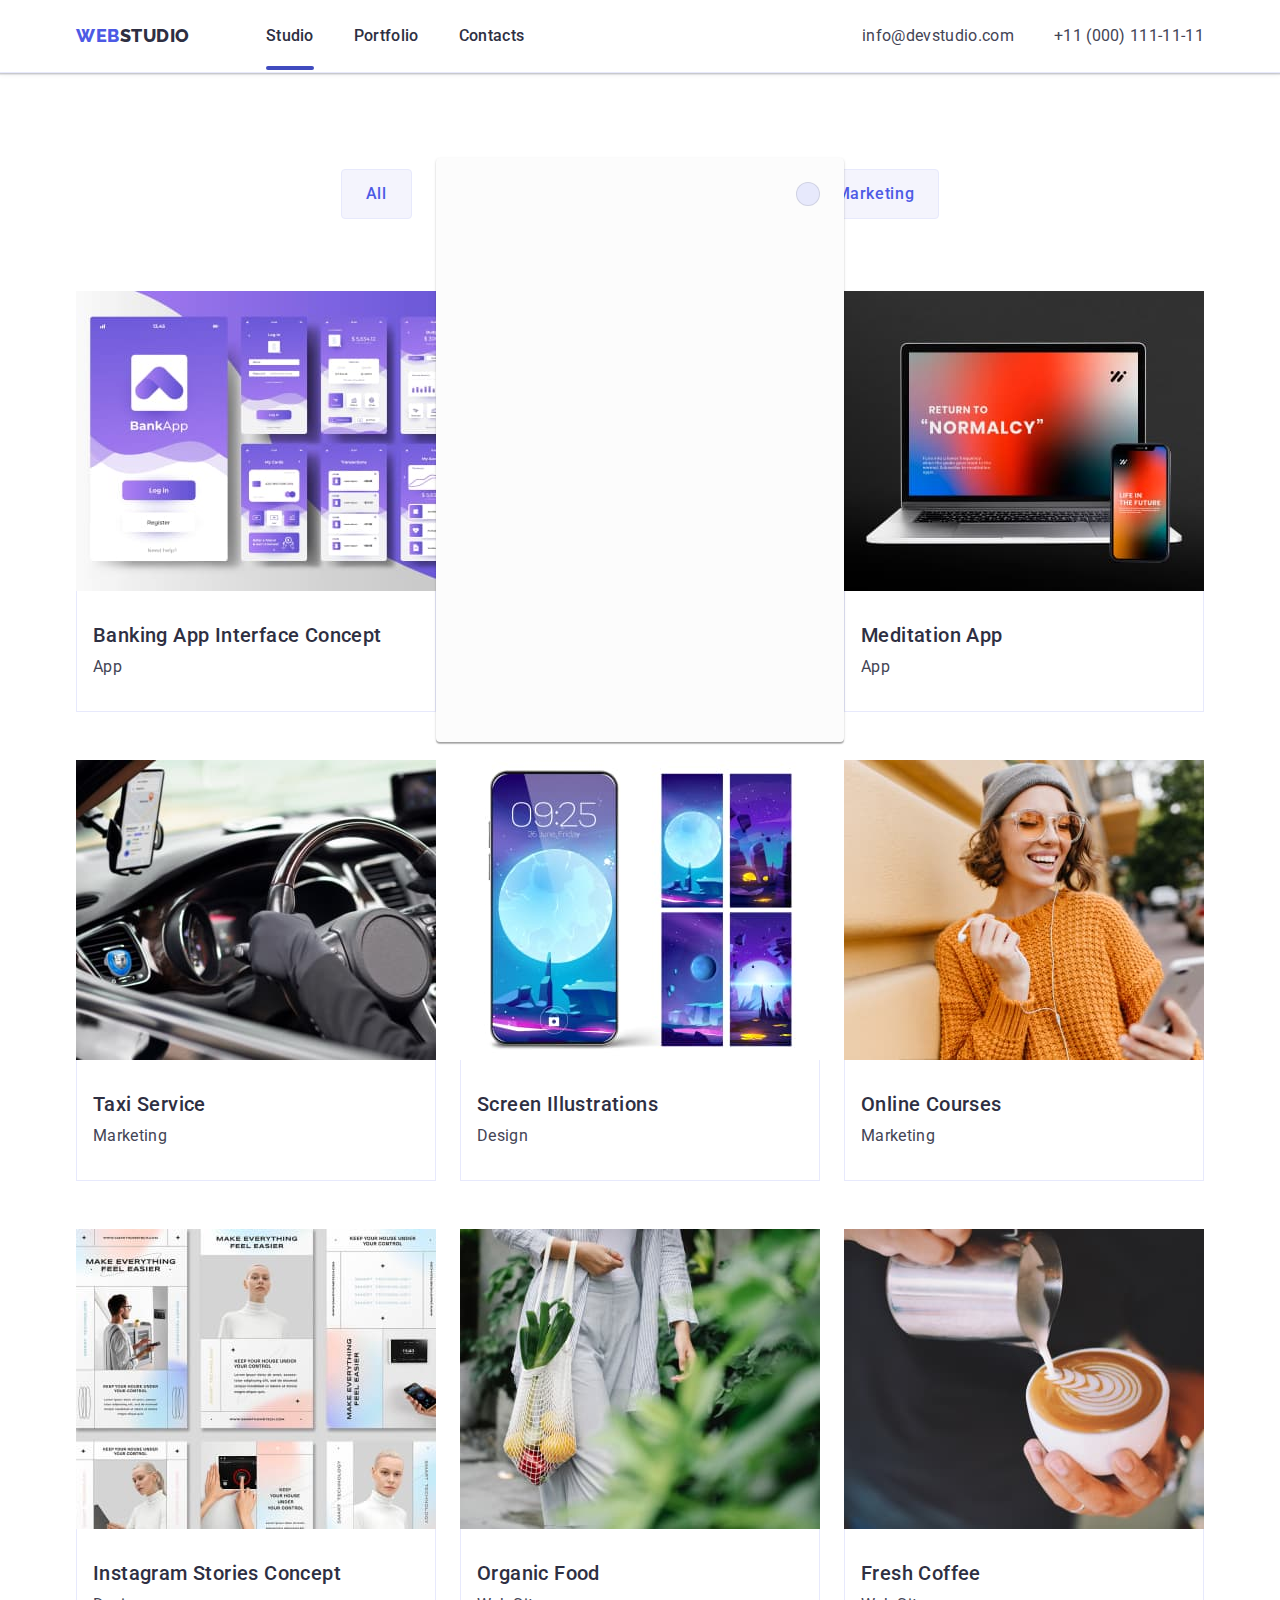
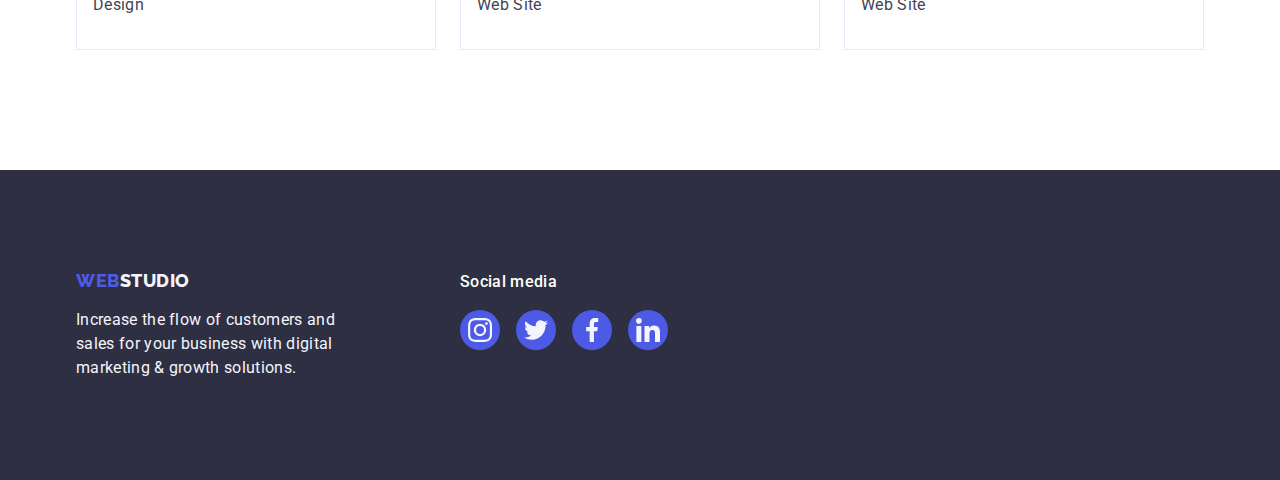
==== portfolio.html @ 9c7850eb "transitions + modal edits" ====
<!DOCTYPE html>
<html lang="en">
  <head>
    <link
    rel="stylesheet"
    href="https://cdnjs.cloudflare.com/ajax/libs/modern-normalize/1.0.0/modern-normalize.min.css"
  />
    <meta charset="UTF-8" />
    <meta http-equiv="X-UA-Compatible" content="IE=edge" />
    <meta name="viewport" content="width=device-width, initial-scale=1.0" />
    <title>Portfolio</title>
    <link rel="stylesheet" href="./css/styles.css" />
    <link rel="preconnect" href="https://fonts.googleapis.com" />
    <link rel="preconnect" href="https://fonts.gstatic.com" crossorigin />
    <link
      href="https://fonts.googleapis.com/css2?family=Raleway:wght@800&family=Roboto:wght@400;500;700;900&display=swap"
      rel="stylesheet"
    />
  </head>
  <body>
    <header class="header">
      <div class="header-container container">
      <nav class="header-navigation">
        <a class="webstudio-header logo" href="./index.html" target="_self" >
          Web<span class="studio">Studio</span>
        </a>
        <ul class="header-list list">
          <li class="header-item"><a class="nav-list link is-active" href="./index.html" target="_self" >Studio</a></li>
          <li class="header-item">
            <a class="nav-list link" href="./portfolio.html" target="_self" >Portfolio</a>
          </li>
          <li class="header-item"><a class="nav-list link" href="" target="_self" >Contacts</a></li>
        </ul>
      </nav>
      <address class="address">
        <ul class="address-list list">
          <li class="address-item">
            <a class="address-contact link" href="mailto:info@devstudio.com"
              >info@devstudio.com</a
            >
          </li>
          <li class="address-item">
            <a class="address-contact link" href="tel:+110001111111"
              >+11 (000) 111-11-11</a
            >
          </li>
        </ul>
      </address>
    </div>
    </header>
    <main>
      <!-- Filter Buttons -->
      <section class="filters">
        <div class="filters-container container">
          <h1 class="visually-hidden">Portfolio</h1>
        <ul class="filters-list list">
          <li>
            <button class="filter-button" type="button">All</button>
          </li>
          <li>
            <button class="filter-button" type="button">Web Site</button>
          </li>
          <li>
            <button class="filter-button" type="button">App</button>
          </li>
          <li>
            <button class="filter-button" type="button">Design</button>
          </li>
          <li>
            <button class="filter-button" type="button">Marketing</button>
          </li>
        </ul>
        <!-- Projects -->
        <ul class="projects-list list">
          <li class="projects-item">
            <a class="link project-link" href=""
              ><img
                src="./images/img8.jpg"
                alt="Banking App
        Interface Concept"
                width="360"
              />
              <div class="project-card-container"><h2 class="project-title">Banking App Interface Concept</h2>
              <p class="project-description">App</p></div></a
            >
          </li>
          <li class="projects-item">
            <a class="link project-link" href=""
              ><img
                src="./images/img9.jpg"
                alt="Cashless Payment"
                width="360"
              />
              <div class="project-card-container"><h2 class="project-title">Cashless Payment</h2>
              <p class="project-description">Marketing</p></div></a
            >
          </li>
          <li class="projects-item">
            <a class="link project-link" href=""
              ><img src="./images/img10.jpg" alt="Meditation App" width="360" />
              <div class="project-card-container"><h2 class="project-title">Meditation App</h2>
              <p class="project-description">App</p></div></a
            >
          </li>
          <li class="projects-item">
            <a class="link project-link" href=""
              ><img src="./images/img11.jpg" alt="Taxi Service" width="360" />
              <div class="project-card-container"><h2 class="project-title">Taxi Service</h2>
              <p class="project-description">Marketing</p></div></a
            >
          </li>
          <li class="projects-item">
            <a class="link project-link" href="">
              <img
                src="./images/img12.jpg"
                alt="Screen
        illustrations"
                width="360"
              />
              <div class="project-card-container"><h2 class="project-title">Screen Illustrations</h2>
              <p class="project-description">Design</p></div></a
            >
          </li>
          <li class="projects-item">
            <a class="link project-link" href=""
              ><img src="./images/img13.jpg" alt="Online Courses" width="360" />
              <div class="project-card-container"><h2 class="project-title">Online Courses</h2>
              <p class="project-description">Marketing</p></div></a
            >
          </li>
          <li class="projects-item">
            <a class="link project-link" href="">
              <img
                src="./images/img14.jpg"
                alt="Instagram
        Stories Concept"
                width="360"
              />
              <div class="project-card-container"><h2 class="project-title">Instagram Stories Concept</h2>
              <p class="project-description">Design</p></div></a
            >
          </li>
          <li class="projects-item">
            <a class="link project-link" href=""
              ><img src="./images/img15.jpg" alt="Organic Food" width="360" />
              <div class="project-card-container"><h2 class="project-title">Organic Food</h2>
              <p class="project-description">Web Site</p></div></a
            >
          </li>
          <li class="projects-item">
            <a class="link project-link" href=""
              ><img src="./images/img16.jpg" alt="Fresh Coffee" width="360" />
              <div class="project-card-container"><h2 class="project-title">Fresh Coffee</h2>
              <p class="project-description">Web Site</p></div></a
            >
          </li>
        </ul>
      </div>
      </section>
    </main>
    <!-- Footer -->
    <footer class="footer">
      <div class="footer-container">
        <div class="footer-left-part">
        <a class="logotype-footer" href="./index.html">
          Web<span class="webstudio-footer">Studio</span>
        </a>
        <p class="footer-description">
          Increase the flow of customers and sales for your business with digital
          marketing & growth solutions.
        </p></div>
        <div class="footer-right-part">
          <p class="footer-social-text">Social media</p>
          <ul class="footer-social-list">
            <li class="footer-social-item">
              <a class="footer-social-link" href="">
                <svg class="footer-icon" width="24" height="24">
                  <use href="./images/icons.svg#instagram"></use>
                </svg>
              </a>
            </li>
            <li class="footer-social-item">
              <a class="footer-social-link" href="">
                <svg class="footer-icon" width="24" height="24">
                  <use href="./images/icons.svg#twitter"></use>
                </svg>
              </a>
            </li>
            <li class="footer-social-item">
              <a class="footer-social-link" href="">
                <svg class="footer-icon" width="24" height="24">
                  <use href="./images/icons.svg#facebook"></use>
                </svg>
              </a>
            </li>
            <li class="footer-social-item">
              <a class="footer-social-link" href="">
                <svg class="footer-icon" width="24" height="24">
                  <use href="./images/icons.svg#linkedin"></use>
                </svg>
              </a>
            </li>
          </ul>
        </div>
      </div>
    </footer>
    <div data-modal class="overlay is-hidden">
      <div class="modal">
        <button data-modal-close class="modal-close-button" type="button">
          <svg class="close-icon" width="8" height="8">
            <use href="./images/icons.svg#icon-close"></use>
          </svg>
        </button>
      </div>
    </div>
    <script src="./js/modal.js"></script>
  </body>
</html>
---- css/styles.css ----
:root {
  --basic-color: #2e2f42;
  --additional-color: #4d5ae5;
  --white-color: #ffffff;
  --text-color: #434455;
  --cloud-color: #f4f4fd;
  --button-color: #404bbf;
  --accent-color: #e7e9fc;
  --transition: 250ms cubic-bezier(0.4, 0, 0.2, 1);
}

body {
  font-family: "Roboto", sans-serif;
  color: #434455;
  letter-spacing: 0.02em;
  background: var(--white-color);
}
img {
  display: block;
}
/* Header */
.webstudio-header.logo {
  font-family: "Raleway", sans-serif;
  font-weight: 800;
  font-size: 18px;
  line-height: 1.17;
  color: var(--additional-color);
  letter-spacing: 0.03em;
  align-items: center;
  text-transform: uppercase;
  text-decoration: none;
}
.studio {
  font-family: "Raleway", sans-serif;
  font-weight: 800;
  font-size: 18px;
  line-height: 1.2;
  color: var(--basic-color);
  align-items: center;
  text-transform: uppercase;
}
.link {
  text-decoration: none;
}
.list {
  list-style-type: none;
}
.header {
  box-shadow: 0px 2px 1px rgba(46, 47, 66, 0.08),
    0px 1px 1px rgba(46, 47, 66, 0.16), 0px 1px 6px rgba(46, 47, 66, 0.08);
}
/* Header Navigation */
.nav-list.link {
  font-weight: 500;
  font-size: 16px;
  line-height: 1.5;
  color: var(--basic-color);
}
.nav-list.link:hover,
.nav-list.link:focus {
  color: var(--button-color);
  text-decoration-line: underline;
  text-decoration-color: var(--button-color);
}
/* Address */
.address {
  font-style: normal;
  line-height: 1.5;
  margin-left: auto;
}
.adress.list {
  list-style: none;
  padding: 0;
}
.address-contact {
  font-style: normal;
  font-weight: 400;
  font-size: 16px;
  line-height: 1.5;
  color: var(--text-color);
  text-decoration: none;
}
.address-contact.link:hover,
.address-contact.link:focus {
  color: var(--button-color);
}
.is-active {
  position: relative;
  color: #404bbf;
}

.is-active::after {
  content: "";
  position: absolute;
  bottom: 0;
  right: 0;
  width: 100%;
  height: 4px;
  background-color: #404bbf;
  border-radius: 2px;
  bottom: -1px;
}
/* Hero */
.hero {
  background: var(--basic-color);
  text-align: center;
  max-width: 1440px;
  margin-left: auto;
  margin-right: auto;
  background-image: linear-gradient(
      rgba(46, 47, 66, 0.7),
      rgba(46, 47, 66, 0.7)
    ),
    url(../images/people-office.jpg);
  background-repeat: no-repeat;
  background-position: center;
  background-size: cover;
}
.hero-title {
  font-weight: 700;
  font-size: 56px;
  line-height: 1.07;
  text-align: center;
  letter-spacing: 0.02em;
  color: var(--white-color);
}
.hero-button {
  font-family: "Roboto", sans-serif;
  font-weight: 500;
  font-size: 16px;
  line-height: 1.5;
  letter-spacing: 0.04em;
  color: var(--white-color);
  background: var(--additional-color);
  box-shadow: 0px 4px 4px rgba(0, 0, 0, 0.15);
  border-radius: 4px;
  cursor: pointer;
  display: flex;
  flex-direction: row;
  align-items: flex-start;
  padding: 16px 32px;
  gap: 10px;
  transition: background-color var(--transition);
}
.hero-button:hover,
.hero-button:focus {
  background-color: var(--button-color);
}

/* Hidden */
.visually-hidden {
  position: absolute;
  width: 1px;
  height: 1px;
  margin: -1px;
  border: 0;
  padding: 0;

  white-space: nowrap;
  clip-path: inset(100%);
  clip: rect(0 0 0 0);
  overflow: hidden;
}
/* Features */
.features > ul {
  list-style-type: none;
}
.features-name {
  font-weight: 500;
  font-size: 20px;
  line-height: 1.2;
  letter-spacing: 0.02em;
  color: var(--basic-color);
}
.features-description {
  font-size: 16px;
  line-height: 1.5;
  color: var(--text-color);
}
/* Examples */
.examples > ul {
  list-style-type: none;
}
.examples-title {
  font-weight: 700;
  font-size: 36px;
  line-height: 1.11;
  text-align: center;
  text-transform: capitalize;
  color: var(--basic-color);
}
/* Team */
.team {
  background: var(--cloud-color);
  padding-top: 94px;
  padding-bottom: 94px;
}
.team > ul {
  list-style-type: none;
}
.team-title {
  font-weight: 700;
  font-style: normal;
  font-size: 36px;
  line-height: 1.11;
  text-align: center;
  letter-spacing: 0.02em;
  text-transform: capitalize;
  color: var(--basic-color);
}
.teammate-container {
  padding-top: 32px;
  padding-bottom: 32px;
  padding-left: 16px;
  padding-right: 16px;
}
.teammate {
  background-color: var(--white-color);
  box-shadow: 0px 1px 6px rgba(46, 47, 66, 0.08),
    0px 1px 1px rgba(46, 47, 66, 0.16), 0px 2px 1px rgba(46, 47, 66, 0.08);
}
.teammate-name {
  margin-bottom: 8px;
  font-weight: 500;
  font-size: 20px;
  line-height: 1.2;
  text-align: center;
  letter-spacing: 0.02em;
  color: var(--basic-color);
}
.teammate-description {
  margin-bottom: 8px;
  font-weight: 400;
  font-size: 16px;
  line-height: 1.5;
  text-align: center;
  letter-spacing: 0.02em;
  color: var(--text-color);
}
.team-social-list {
  display: flex;
  justify-content: center;
  gap: 24px;
}
.team-social-item {
  width: 40px;
  height: 40px;
}

.team-social-link {
  cursor: pointer;
  display: flex;
  justify-content: center;
  align-items: center;
  width: 40px;
  height: 40px;
  border-radius: 50%;
  background-color: #4d5ae5;
  transition: background-color var(--transition);
}

.team-social-link:hover,
.team-social-link:focus {
  background-color: #404bbf;
  fill: #ffffff;
}
.team-social-logo {
  width: 16px;
  height: 16px;
  fill: #f4f4fd;
}

/* Customers */
.customers {
  padding-top: 120px;
  padding-bottom: 120px;
}

.customers-container {
  width: 1128px;
  margin-left: auto;
  margin-right: auto;
}
.customers-title {
  font-family: "Roboto";
  font-style: normal;
  font-weight: 700;
  font-size: 36px;
  line-height: 1.11;
  text-align: center;
  letter-spacing: 0.02em;
  text-transform: capitalize;
  color: #2e2f42;
  margin-bottom: 72px;
}
.customers-list {
  display: flex;
  gap: 24px;
}

.customers-item {
  width: calc((100% - 120px) / 6);
  height: 88px;
}
.customers-link {
  width: 100%;
  height: 100%;
  border: 1px solid #8e8f99;
  border-radius: 4px;
  display: block;
  display: flex;
  justify-content: center;
  align-items: center;
  color: #8e8f99;
  transition: border-color var(--transition);
  transition: color var(--transition);
}
.customers-link:hover {
  border-color: #404bbf;
  color: #404bbf;
}
.customers-link:focus {
  border-color: #404bbf;
  color: #404bbf;
}
.customers-logo {
  fill: currentColor;
  width: 104px;
  height: 56px;
}
.customers-link:hover,
.customers-link:focus {
  fill: #2196f3;
  border: 1px solid #404bbf;
}

/* Footer */
.footer {
  background: var(--basic-color);
}
.footer-container {
  display: flex;
  align-items: baseline;
  width: 1158px;
  margin: 0 auto;
  padding: 0 15px;
}
.webstudio-footer {
  font-family: "Raleway", sans-serif;
  font-weight: 800;
  font-size: 18px;
  line-height: 1.2;
  letter-spacing: 0.03em;
  text-transform: uppercase;
  color: var(--cloud-color);
}
.footer-description {
  font-size: 16px;
  line-height: 1.5;
  color: var(--cloud-color);
}
.logotype-footer {
  font-family: "Raleway", sans-serif;
  font-weight: 800;
  font-size: 18px;
  line-height: 1.17;
  color: var(--additional-color);
  letter-spacing: 0.03em;
  align-items: center;
  text-transform: uppercase;
  text-decoration: none;
}
.footer-left-part {
  margin-right: 120px;
}
.footer-social-text {
  font-family: "Roboto";
  font-style: normal;
  font-weight: 500;
  font-size: 16px;
  line-height: 24px;
  letter-spacing: 0.02em;
  color: #ffffff;
  margin-bottom: 16px;
}
.footer-social-list {
  display: flex;
  gap: 16px;
  list-style: none;
}
.footer-social-item {
  width: 40px;
  height: 40px;
}
.footer-social-link {
  width: 100%;
  height: 100%;
  background-color: #4d5ae5;
  border-radius: 50%;
  display: flex;
  align-items: center;
  justify-content: center;
  transition: background-color var(--transition);
}

.footer-social-link:hover {
  background-color: #31d0aa;
}
.footer-social-link:focus {
  background-color: #31d0aa;
}
.footer-icon {
  fill: #f4f4fd;
}
/* Portfolio */
/* Hidden Title */
.hidden-title {
  font-family: "Roboto", sans-serif;
  font-style: normal;
  font-weight: 700;
  font-size: 56px;
  text-align: center;
  letter-spacing: 0.02em;
  color: var(--title-text-color);
}

/* Filter Buttons */
.filters > ul {
  list-style-type: none;
}
.filters-button {
  font-family: "Roboto", sans-serif;
  font-weight: 500;
  font-size: 16px;
  line-height: 1.5;
  letter-spacing: 0.04em;
  color: var(--additional-color);
  background: var(--cloud-color);
  border: 1px solid var(--accent-color);
  border-radius: 4px;
  cursor: pointer;
}
.filters-button:hover,
.filters-button:focus {
  background: var(--button-color);
  color: var(--white-color);
  box-shadow: 0px 3px 1px rgba(0, 0, 0, 0.1), 0px 2px 1px rgba(0, 0, 0, 0.08),
    0px 2px 2px rgba(0, 0, 0, 0.12);
  border-radius: 4px;
}

/* Projects */

.project-title {
  font-weight: 500;
  font-size: 20px;
  line-height: 1.2;
  letter-spacing: 0.02em;
  color: var(--basic-color);
}
.project-description {
  font-weight: 400;
  font-size: 16px;
  line-height: 1.5;
  letter-spacing: 0.02em;
  color: var(--text-color);
}
/* Blocks */
ul,
h1,
h2,
h3,
h4,
h5,
h6,
p {
  margin: 0;
  padding: 0;
}
/* Header */

.webstudio-header.logo {
  margin-right: 76px;
}
.header {
  border-bottom: 1px solid #e7e9fc;
}
.header-container {
  display: flex;
}
.container {
  width: 1158px;
  margin: 0 auto;
  padding: 0 15px;
}
.header-navigation {
  display: flex;
  align-items: center;
}
.header-list {
  display: flex;
  gap: 40px;
}
.nav-list.link {
  padding: 24px 0;
}
.address {
  gap: 40px;
  display: flex;
}
.address-list.list {
  display: flex;
  gap: 40px;
}
.address-item {
  padding: 24px 0;
}
/* Hero */
.hero {
  padding: 188px 0;
}
.hero-title {
  max-width: 496px;
  margin: 0 auto 48px;
}
.hero-button {
  display: block;
  min-width: 169px;
  height: 56px;
  border: none;
  border-radius: 4px;
  margin: auto;
}
/* Features */
.features {
  padding: 120px 0;
}

.features-list {
  display: flex;
  gap: 24px;
}
.features-item {
  width: calc((100% - 72px) / 4);
}
.features-name {
  margin-bottom: 8px;
}
.icons {
  display: flex;
  text-align: center;
  justify-content: center;
  height: 112px;
  background-color: #f4f4fd;
  border-radius: 4px;
  margin-bottom: 8px;
  align-items: center;
}
/* Examples */
.examples {
  padding-bottom: 120px;
}

.examples-title {
  margin-bottom: 72px;
}
.examples-list {
  display: flex;
  gap: 24px;
}
.examples-item {
  flex-basis: calc((100% - 3 * 16px) / 3);
}
/* Team */
.team {
  padding: 120px 0;
}
.team-container.container {
  width: 1158px;
  margin: 0 auto;
  padding: 0 15px;
}
.team-title {
  margin-bottom: 72px;
}
.team-list {
  display: flex;
  gap: 24px;
}
.teammate {
  width: calc((100% - 72px) / 4);
  border-radius: 0px 0px 4px 4px;
}
.teammate-container {
  padding: 32px 16px;
}
.teammate-name {
  text-align: center;
  margin-bottom: 8px;
}
.teammate-description {
  text-align: center;
}
/* Footer */
.footer {
  padding: 100px 0;
}
.footer-description {
  max-width: 264px;
  font-weight: 400;
  font-size: 16px;
  line-height: 1.5;
  letter-spacing: 0.02em;
  color: #f4f4fd;
}
.logotype-footer {
  margin-bottom: 16px;
  font-family: "Raleway", sans-serif;
  font-weight: 800;
  font-size: 18px;
  line-height: 1.17;
  align-items: center;
  letter-spacing: 0.03em;
  text-transform: uppercase;
  color: #4d5ae5;
  display: inline-block;
}
.webstudio-footer {
  display: inline-block;
}
.footer-container.container {
  display: block;
}
/* Projects */
.filters {
  padding: 96px 0 120px;
}
.filters-list {
  outline: orange;
  display: flex;
  justify-content: center;
  gap: 24px;
  margin-bottom: 72px;
}
.filter-button {
  font-family: "Roboto", sans-serif;
  font-style: normal;
  font-weight: 500;
  font-size: 16px;
  line-height: 24px;
  display: flex;
  align-items: center;
  text-align: center;
  letter-spacing: 0.04em;
  padding: 12px 24px;
  border: 1px solid #e7e9fc;
  border-radius: 4px;
  background: #f4f4fd;
  color: #4d5ae5;
  cursor: pointer;
}
.filter-button:hover,
.filter-button:focus {
  border: 1px solid transparent;
  color: #ffffff;
  background-color: #404bbf;
}
.filter-button:hover {
  box-shadow: 0px 3px 1px rgba(0, 0, 0, 0.1), 0px 2px 1px rgba(0, 0, 0, 0.08),
    0px 2px 2px rgba(0, 0, 0, 0.12);
}
.filter-button:focus {
  box-shadow: 0px 3px 1px rgba(0, 0, 0, 0.1), 0px 2px 1px rgba(0, 0, 0, 0.08),
    0px 2px 2px rgba(0, 0, 0, 0.12);
}
.projects-list.list {
  outline: tomato;
  display: flex;
  flex-wrap: wrap;
  column-gap: 24px;
  row-gap: 48px;
}
.projects-item {
  width: calc((100% - 48px) / 3);
}
.project-card-container {
  padding: 32px 16px;
  border: 1px solid #e7e9fc;
  border-top: none;
}
.project-title {
  margin-bottom: 8px;
}
.project-link {
  display: block;
}

.project-link:hover,
.project-link:focus {
  box-shadow: 0px 1px 6px rgba(46, 47, 66, 0.08),
    0px 1px 1px rgba(46, 47, 66, 0.16), 0px 2px 1px rgba(46, 47, 66, 0.08);
}
/* Modal */
.modal {
  position: absolute;
  width: 408px;
  min-height: 584px;
  top: 50%;
  left: 50%;
  transform: translate(-50%, -50%);
  background-color: #fcfcfc;
  box-shadow: 0px 1px 1px rgba(0, 0, 0, 0.14), 0px 1px 3px rgba(0, 0, 0, 0.12),
    0px 2px 1px rgba(0, 0, 0, 0.2);
  border-radius: 4px;
  transition: transform var(--transition);
}
.modal-close-button {
  position: absolute;
  display: flex;
  justify-content: center;
  align-items: center;
  top: 24px;
  right: 24px;
  width: 24px;
  height: 24px;
  background-color: #e7e9fc;
  border: 1px solid rgba(0, 0, 0, 0.1);
  border-radius: 50%;
  transition: background-color var(--transition), border var(--transition);
}
.icon-close {
  transition: fill var(--transition);
}
.modal-close-button:hover,
.modal-close-button:focus {
    background-color: #404bbf; 
    border: none;
}

.modal-close-button:hover .icon-close,
.modal-close-button:focus .icon-close {
    fill: #ffffff;
}
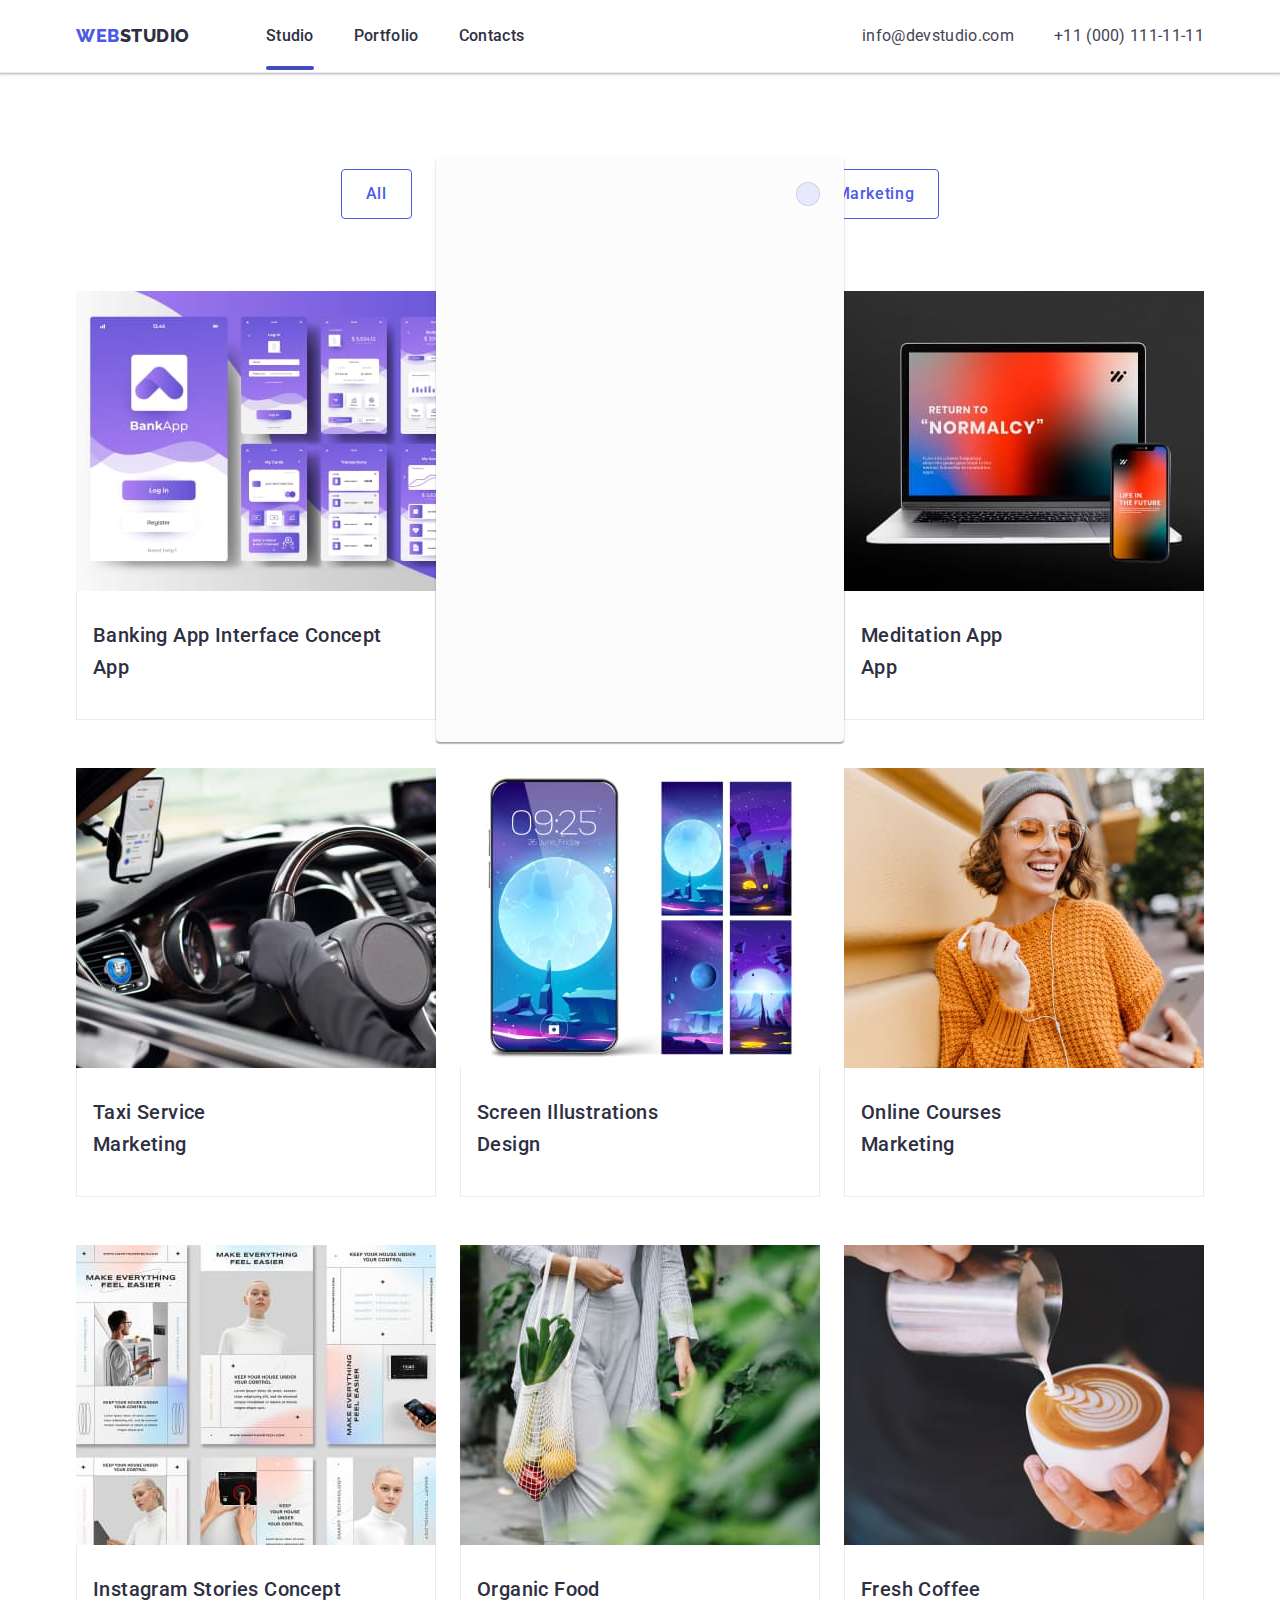
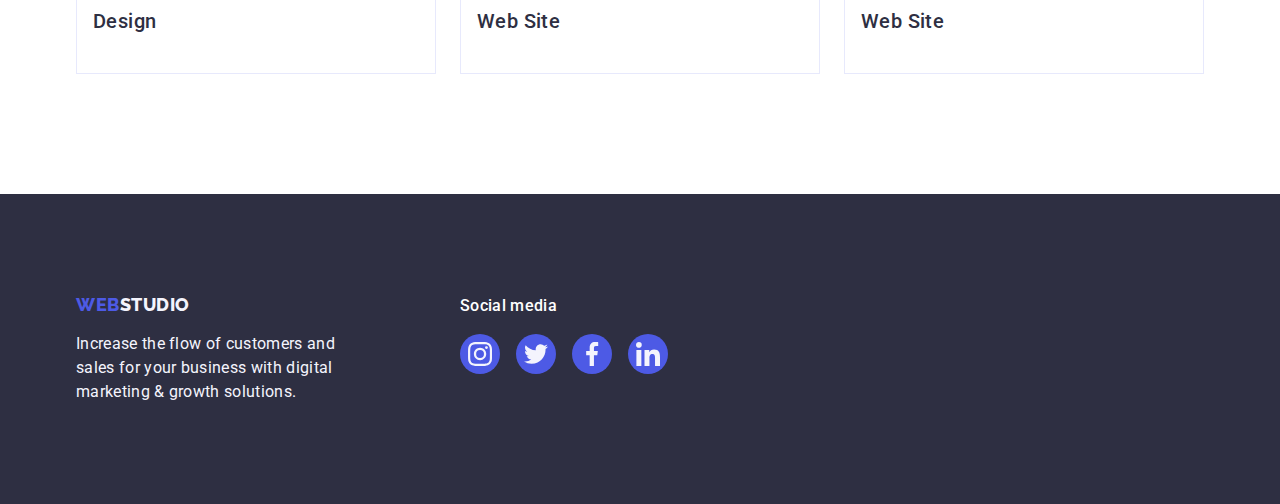
==== commit 5a86ddcf: "projects edits (portfolio)" ====
--- a/portfolio.html
+++ b/portfolio.html
@@ -2,9 +2,9 @@
 <html lang="en">
   <head>
     <link
-    rel="stylesheet"
-    href="https://cdnjs.cloudflare.com/ajax/libs/modern-normalize/1.0.0/modern-normalize.min.css"
-  />
+      rel="stylesheet"
+      href="https://cdnjs.cloudflare.com/ajax/libs/modern-normalize/1.0.0/modern-normalize.min.css"
+    />
     <meta charset="UTF-8" />
     <meta http-equiv="X-UA-Compatible" content="IE=edge" />
     <meta name="viewport" content="width=device-width, initial-scale=1.0" />
@@ -20,155 +20,253 @@
   <body>
     <header class="header">
       <div class="header-container container">
-      <nav class="header-navigation">
-        <a class="webstudio-header logo" href="./index.html" target="_self" >
-          Web<span class="studio">Studio</span>
-        </a>
-        <ul class="header-list list">
-          <li class="header-item"><a class="nav-list link is-active" href="./index.html" target="_self" >Studio</a></li>
-          <li class="header-item">
-            <a class="nav-list link" href="./portfolio.html" target="_self" >Portfolio</a>
-          </li>
-          <li class="header-item"><a class="nav-list link" href="" target="_self" >Contacts</a></li>
-        </ul>
-      </nav>
-      <address class="address">
-        <ul class="address-list list">
-          <li class="address-item">
-            <a class="address-contact link" href="mailto:info@devstudio.com"
-              >info@devstudio.com</a
-            >
-          </li>
-          <li class="address-item">
-            <a class="address-contact link" href="tel:+110001111111"
-              >+11 (000) 111-11-11</a
-            >
-          </li>
-        </ul>
-      </address>
-    </div>
+        <nav class="header-navigation">
+          <a class="webstudio-header logo" href="./index.html" target="_self">
+            Web<span class="studio">Studio</span>
+          </a>
+          <ul class="header-list list">
+            <li class="header-item">
+              <a
+                class="nav-list link is-active"
+                href="./index.html"
+                target="_self"
+                >Studio</a
+              >
+            </li>
+            <li class="header-item">
+              <a class="nav-list link" href="./portfolio.html" target="_self"
+                >Portfolio</a
+              >
+            </li>
+            <li class="header-item">
+              <a class="nav-list link" href="" target="_self">Contacts</a>
+            </li>
+          </ul>
+        </nav>
+        <address class="address">
+          <ul class="address-list list">
+            <li class="address-item">
+              <a class="address-contact link" href="mailto:info@devstudio.com"
+                >info@devstudio.com</a
+              >
+            </li>
+            <li class="address-item">
+              <a class="address-contact link" href="tel:+110001111111"
+                >+11 (000) 111-11-11</a
+              >
+            </li>
+          </ul>
+        </address>
+      </div>
     </header>
     <main>
       <!-- Filter Buttons -->
       <section class="filters">
         <div class="filters-container container">
           <h1 class="visually-hidden">Portfolio</h1>
-        <ul class="filters-list list">
-          <li>
-            <button class="filter-button" type="button">All</button>
-          </li>
-          <li>
-            <button class="filter-button" type="button">Web Site</button>
-          </li>
-          <li>
-            <button class="filter-button" type="button">App</button>
-          </li>
-          <li>
-            <button class="filter-button" type="button">Design</button>
-          </li>
-          <li>
-            <button class="filter-button" type="button">Marketing</button>
-          </li>
-        </ul>
-        <!-- Projects -->
-        <ul class="projects-list list">
-          <li class="projects-item">
-            <a class="link project-link" href=""
-              ><img
-                src="./images/img8.jpg"
-                alt="Banking App
+          <ul class="filters-list list">
+            <li>
+              <button class="filter-button" type="button">All</button>
+            </li>
+            <li>
+              <button class="filter-button" type="button">Web Site</button>
+            </li>
+            <li>
+              <button class="filter-button" type="button">App</button>
+            </li>
+            <li>
+              <button class="filter-button" type="button">Design</button>
+            </li>
+            <li>
+              <button class="filter-button" type="button">Marketing</button>
+            </li>
+          </ul>
+          <!-- Projects -->
+          <ul class="projects-list list">
+            <li class="projects-item">
+              <a class="link project-link" href="">
+                <div class="projects-decription-container">
+                <img
+                  src="./images/img8.jpg"
+                  alt="Banking App
         Interface Concept"
-                width="360"
-              />
-              <div class="project-card-container"><h2 class="project-title">Banking App Interface Concept</h2>
-              <p class="project-description">App</p></div></a
-            >
-          </li>
-          <li class="projects-item">
-            <a class="link project-link" href=""
-              ><img
-                src="./images/img9.jpg"
-                alt="Cashless Payment"
-                width="360"
-              />
-              <div class="project-card-container"><h2 class="project-title">Cashless Payment</h2>
-              <p class="project-description">Marketing</p></div></a
-            >
-          </li>
-          <li class="projects-item">
-            <a class="link project-link" href=""
-              ><img src="./images/img10.jpg" alt="Meditation App" width="360" />
-              <div class="project-card-container"><h2 class="project-title">Meditation App</h2>
-              <p class="project-description">App</p></div></a
-            >
-          </li>
-          <li class="projects-item">
-            <a class="link project-link" href=""
-              ><img src="./images/img11.jpg" alt="Taxi Service" width="360" />
-              <div class="project-card-container"><h2 class="project-title">Taxi Service</h2>
-              <p class="project-description">Marketing</p></div></a
-            >
-          </li>
-          <li class="projects-item">
-            <a class="link project-link" href="">
-              <img
-                src="./images/img12.jpg"
-                alt="Screen
+                  width="360"
+                />
+                <p class="active-text">
+                  14 Stylish and User-Friendly App Design Concepts · Task
+                  Manager App · Calorie Tracker App · Exotic Fruit Ecommerce App
+                  · Cloud Storage App
+                </p></div>
+                <div class="project-card-container">
+                  <h2 class="project-title">Banking App Interface Concept</h2>
+                  <p class="project-description">App</p>
+                </div></a
+              >
+            </li>
+            <li class="projects-item">
+              <a class="link project-link" href=""
+                >
+                <div class="projects-decription-container">
+                <img
+                  src="./images/img9.jpg"
+                  alt="Cashless Payment"
+                  width="360"
+                />
+                <p class="active-text">
+                  14 Stylish and User-Friendly App Design Concepts · Task
+                  Manager App · Calorie Tracker App · Exotic Fruit Ecommerce App
+                  · Cloud Storage App
+                </p></div>
+                <div class="project-card-container">
+                  <h2 class="project-title">Cashless Payment</h2>
+                  <p class="project-description">Marketing</p>
+                </div></a
+              >
+            </li>
+            <li class="projects-item">
+              <a class="link project-link" href=""
+                >
+                <div class="projects-decription-container">
+                <img
+                  src="./images/img10.jpg"
+                  alt="Meditation App"
+                  width="360"
+                />
+                <p class="active-text">
+                  14 Stylish and User-Friendly App Design Concepts · Task
+                  Manager App · Calorie Tracker App · Exotic Fruit Ecommerce App
+                  · Cloud Storage App
+                </p></div>
+                <div class="project-card-container">
+                  <h2 class="project-title">Meditation App</h2>
+                  <p class="project-description">App</p>
+                </div></a
+              >
+            </li>
+            <li class="projects-item">
+              <a class="link project-link" href=""
+                >
+                <div class="projects-decription-container">
+                <img src="./images/img11.jpg" alt="Taxi Service" width="360" />
+                <p class="active-text">
+                  14 Stylish and User-Friendly App Design Concepts · Task
+                  Manager App · Calorie Tracker App · Exotic Fruit Ecommerce App
+                  · Cloud Storage App
+                </p></div>
+                <div class="project-card-container">
+                  <h2 class="project-title">Taxi Service</h2>
+                  <p class="project-description">Marketing</p>
+                </div></a
+              >
+            </li>
+            <li class="projects-item">
+              <a class="link project-link" href="">
+                <div class="projects-decription-container">
+                <img
+                  src="./images/img12.jpg"
+                  alt="Screen
         illustrations"
-                width="360"
-              />
-              <div class="project-card-container"><h2 class="project-title">Screen Illustrations</h2>
-              <p class="project-description">Design</p></div></a
-            >
-          </li>
-          <li class="projects-item">
-            <a class="link project-link" href=""
-              ><img src="./images/img13.jpg" alt="Online Courses" width="360" />
-              <div class="project-card-container"><h2 class="project-title">Online Courses</h2>
-              <p class="project-description">Marketing</p></div></a
-            >
-          </li>
-          <li class="projects-item">
-            <a class="link project-link" href="">
-              <img
-                src="./images/img14.jpg"
-                alt="Instagram
+                  width="360"
+                />
+                <p class="active-text">
+                  14 Stylish and User-Friendly App Design Concepts · Task
+                  Manager App · Calorie Tracker App · Exotic Fruit Ecommerce App
+                  · Cloud Storage App
+                </p></div>
+                <div class="project-card-container">
+                  <h2 class="project-title">Screen Illustrations</h2>
+                  <p class="project-description">Design</p>
+                </div></a
+              >
+            </li>
+            <li class="projects-item">
+              <a class="link project-link" href=""
+                >
+                <div class="projects-decription-container">
+                <img
+                  src="./images/img13.jpg"
+                  alt="Online Courses"
+                  width="360"
+                />
+                <p class="active-text">
+                  14 Stylish and User-Friendly App Design Concepts · Task
+                  Manager App · Calorie Tracker App · Exotic Fruit Ecommerce App
+                  · Cloud Storage App
+                </p></div>
+                <div class="project-card-container">
+                  <h2 class="project-title">Online Courses</h2>
+                  <p class="project-description">Marketing</p>
+                </div></a
+              >
+            </li>
+            <li class="projects-item">
+              <a class="link project-link" href="">
+                <div class="projects-decription-container">
+                <img
+                  src="./images/img14.jpg"
+                  alt="Instagram
         Stories Concept"
-                width="360"
-              />
-              <div class="project-card-container"><h2 class="project-title">Instagram Stories Concept</h2>
-              <p class="project-description">Design</p></div></a
-            >
-          </li>
-          <li class="projects-item">
-            <a class="link project-link" href=""
-              ><img src="./images/img15.jpg" alt="Organic Food" width="360" />
-              <div class="project-card-container"><h2 class="project-title">Organic Food</h2>
-              <p class="project-description">Web Site</p></div></a
-            >
-          </li>
-          <li class="projects-item">
-            <a class="link project-link" href=""
-              ><img src="./images/img16.jpg" alt="Fresh Coffee" width="360" />
-              <div class="project-card-container"><h2 class="project-title">Fresh Coffee</h2>
-              <p class="project-description">Web Site</p></div></a
-            >
-          </li>
-        </ul>
-      </div>
+                  width="360"
+                />
+                <p class="active-text">
+                  14 Stylish and User-Friendly App Design Concepts · Task
+                  Manager App · Calorie Tracker App · Exotic Fruit Ecommerce App
+                  · Cloud Storage App
+                </p></div>
+                <div class="project-card-container">
+                  <h2 class="project-title">Instagram Stories Concept</h2>
+                  <p class="project-description">Design</p>
+                </div></a
+              >
+            </li>
+            <li class="projects-item">
+              <a class="link project-link" href=""
+                >
+                <div class="projects-decription-container">
+                <img src="./images/img15.jpg" alt="Organic Food" width="360" />
+                <p class="active-text">
+                  14 Stylish and User-Friendly App Design Concepts · Task
+                  Manager App · Calorie Tracker App · Exotic Fruit Ecommerce App
+                  · Cloud Storage App
+                </p></div>
+                <div class="project-card-container">
+                  <h2 class="project-title">Organic Food</h2>
+                  <p class="project-description">Web Site</p>
+                </div></a
+              >
+            </li>
+            <li class="projects-item">
+              <a class="link project-link" href=""
+                >
+                <div class="projects-decription-container">
+                <img src="./images/img16.jpg" alt="Fresh Coffee" width="360" />
+                <p class="active-text">
+                  14 Stylish and User-Friendly App Design Concepts · Task
+                  Manager App · Calorie Tracker App · Exotic Fruit Ecommerce App
+                  · Cloud Storage App
+                </p></div>
+                <div class="project-card-container">
+                  <h2 class="project-title">Fresh Coffee</h2>
+                  <p class="project-description">Web Site</p>
+                </div></a
+              >
+            </li>
+          </ul>
+        </div>
       </section>
     </main>
     <!-- Footer -->
     <footer class="footer">
       <div class="footer-container">
         <div class="footer-left-part">
-        <a class="logotype-footer" href="./index.html">
-          Web<span class="webstudio-footer">Studio</span>
-        </a>
-        <p class="footer-description">
-          Increase the flow of customers and sales for your business with digital
-          marketing & growth solutions.
-        </p></div>
+          <a class="logotype-footer" href="./index.html">
+            Web<span class="webstudio-footer">Studio</span>
+          </a>
+          <p class="footer-description">
+            Increase the flow of customers and sales for your business with
+            digital marketing & growth solutions.
+          </p>
+        </div>
         <div class="footer-right-part">
           <p class="footer-social-text">Social media</p>
           <ul class="footer-social-list">
--- a/css/styles.css
+++ b/css/styles.css
@@ -658,6 +658,7 @@
   background: #f4f4fd;
   color: #4d5ae5;
   cursor: pointer;
+  transition: color var(--transition); background-color: var(--transition); border-color: var(--transition); box-shadow: var(--transition);
 }
 .filter-button:hover,
 .filter-button:focus {
@@ -690,15 +691,50 @@
 }
 .project-title {
   margin-bottom: 8px;
+  font-weight: 500;
+  font-size: 20px;
+  line-height: 1.2;
+  letter-spacing: 0.02em;
+  color: var(--basic-color);
 }
 .project-link {
   display: block;
+  transition: box-shadow var(--transition);
 }
 
 .project-link:hover,
 .project-link:focus {
   box-shadow: 0px 1px 6px rgba(46, 47, 66, 0.08),
     0px 1px 1px rgba(46, 47, 66, 0.16), 0px 2px 1px rgba(46, 47, 66, 0.08);
+
+}
+.active-text {
+  position: absolute;
+  top: 0;
+  left: 0;
+  width: 100%;
+  height: 100%;
+  padding: 40px 32px;
+  transform: translate(0, 100%);
+  font-weight: 400;
+  font-size: 16px;
+  line-height: 1.5;
+  letter-spacing: 0.02em;
+  background-color: #4D5AE5;
+  color: #F4F4FD;
+  transition: transform var(--transition);
+}
+.project-description {
+  margin-bottom: 8px;
+  font-weight: 500;
+  font-size: 20px;
+  line-height: 1.2;
+  letter-spacing: 0.02em;
+  color: var(--basic-color);
+}
+.projects-decription-container {
+  position: relative;
+  overflow: hidden;
 }
 /* Modal */
 .modal {
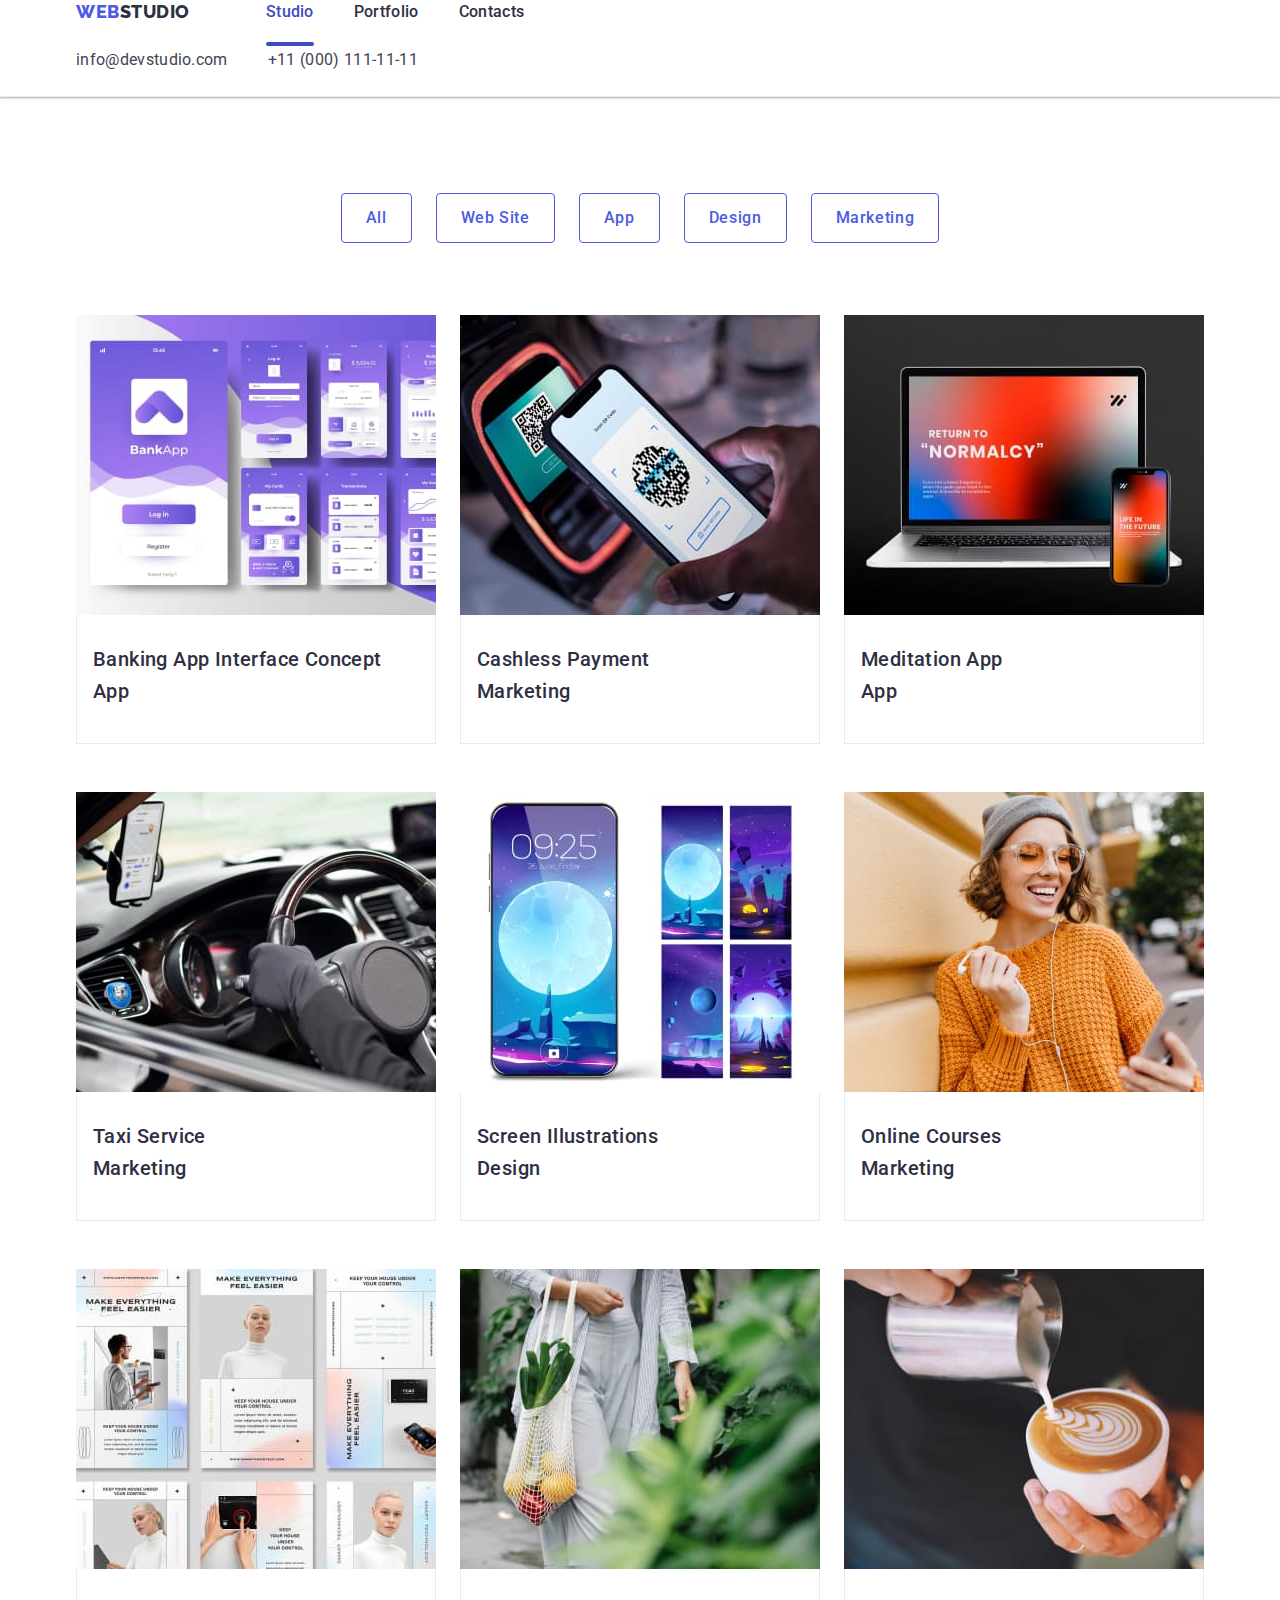
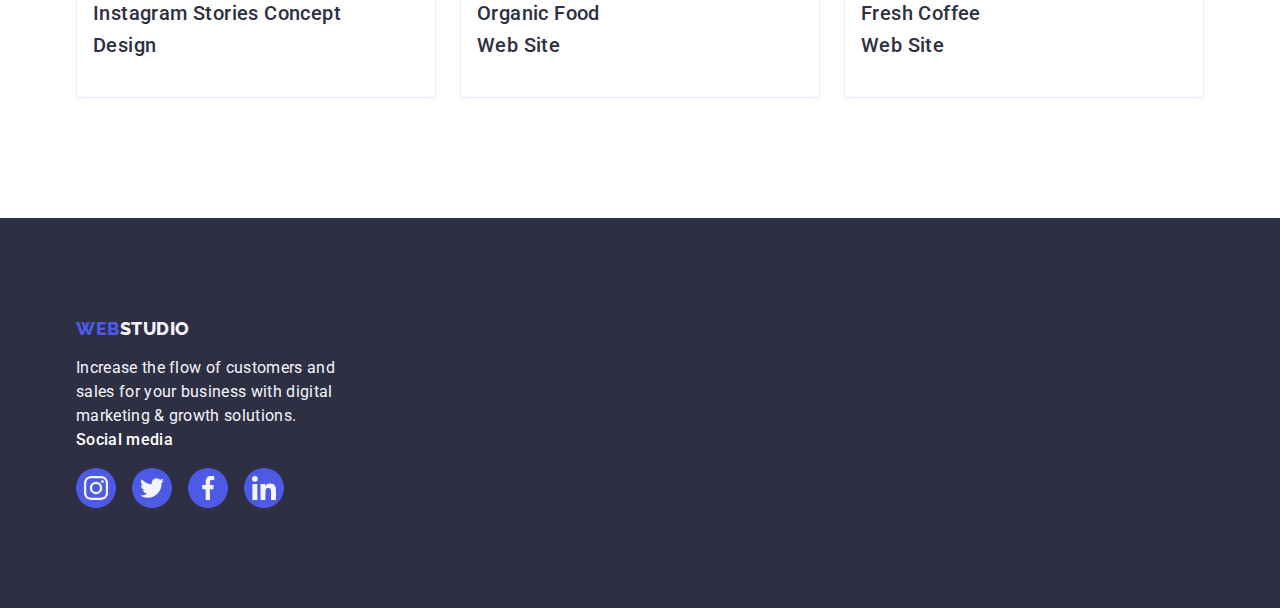
==== commit 8f06bd2a: "fixing structure and mistakes" ====
--- a/portfolio.html
+++ b/portfolio.html
@@ -19,7 +19,7 @@
   </head>
   <body>
     <header class="header">
-      <div class="header-container container">
+      <div class="container">
         <nav class="header-navigation">
           <a class="webstudio-header logo" href="./index.html" target="_self">
             Web<span class="studio">Studio</span>
@@ -257,7 +257,7 @@
     </main>
     <!-- Footer -->
     <footer class="footer">
-      <div class="footer-container">
+      <div class="container">
         <div class="footer-left-part">
           <a class="logotype-footer" href="./index.html">
             Web<span class="webstudio-footer">Studio</span>
--- a/css/styles.css
+++ b/css/styles.css
@@ -18,6 +18,18 @@
 img {
   display: block;
 }
+/* Blocks */
+ul,
+h1,
+h2,
+h3,
+h4,
+h5,
+h6,
+p {
+  margin: 0;
+  padding: 0;
+}
 /* Header */
 .webstudio-header.logo {
   font-family: "Raleway", sans-serif;
@@ -49,6 +61,45 @@
   box-shadow: 0px 2px 1px rgba(46, 47, 66, 0.08),
     0px 1px 1px rgba(46, 47, 66, 0.16), 0px 1px 6px rgba(46, 47, 66, 0.08);
 }
+.webstudio-header.logo {
+  margin-right: 76px;
+}
+.header {
+  border-bottom: 1px solid #e7e9fc;
+}
+.header-container {
+  display: flex;
+}
+.container {
+  width: 1158px;
+  margin: 0 auto;
+  padding: 0 15px;
+}
+.header-navigation {
+  display: flex;
+  align-items: center;
+}
+.header-list {
+  display: flex;
+  gap: 40px;
+}
+.nav-list.link {
+  padding: 24px 0;
+}
+.address {
+  gap: 40px;
+  display: flex;
+}
+.address-list.list {
+  display: flex;
+  gap: 40px;
+}
+.address-item {
+  padding: 24px 0;
+}
+.adress-contact.linl {
+  transition: color var(--transition);
+}
 /* Header Navigation */
 .nav-list.link {
   font-weight: 500;
@@ -62,6 +113,10 @@
   text-decoration-line: underline;
   text-decoration-color: var(--button-color);
 }
+.nav-list.link.is-active {
+  color: #404bbf;
+  transition: color var(--transition);
+}
 /* Address */
 .address {
   font-style: normal;
@@ -79,6 +134,9 @@
   line-height: 1.5;
   color: var(--text-color);
   text-decoration: none;
+}
+.adress-contact.link {
+  color: var(--transition);
 }
 .address-contact.link:hover,
 .address-contact.link:focus {
@@ -146,7 +204,21 @@
 .hero-button:focus {
   background-color: var(--button-color);
 }
-
+.hero {
+  padding: 188px 0;
+}
+.hero-title {
+  max-width: 496px;
+  margin: 0 auto 48px;
+}
+.hero-button {
+  display: block;
+  min-width: 169px;
+  height: 56px;
+  border: none;
+  border-radius: 4px;
+  margin: auto;
+}
 /* Hidden */
 .visually-hidden {
   position: absolute;
@@ -177,6 +249,30 @@
   line-height: 1.5;
   color: var(--text-color);
 }
+.features {
+  padding: 120px 0;
+}
+
+.features-list {
+  display: flex;
+  gap: 24px;
+}
+.features-item {
+  width: calc((100% - 72px) / 4);
+}
+.features-name {
+  margin-bottom: 8px;
+}
+.icons {
+  display: flex;
+  text-align: center;
+  justify-content: center;
+  height: 112px;
+  background-color: #f4f4fd;
+  border-radius: 4px;
+  margin-bottom: 8px;
+  align-items: center;
+}
 /* Examples */
 .examples > ul {
   list-style-type: none;
@@ -188,6 +284,20 @@
   text-align: center;
   text-transform: capitalize;
   color: var(--basic-color);
+}
+.examples {
+  padding-bottom: 120px;
+}
+
+.examples-title {
+  margin-bottom: 72px;
+}
+.examples-list {
+  display: flex;
+  gap: 24px;
+}
+.examples-item {
+  flex-basis: calc((100% - 3 * 16px) / 3);
 }
 /* Team */
 .team {
@@ -269,7 +379,35 @@
   height: 16px;
   fill: #f4f4fd;
 }
-
+.team {
+  padding: 120px 0;
+}
+.team-container.container {
+  width: 1158px;
+  margin: 0 auto;
+  padding: 0 15px;
+}
+.team-title {
+  margin-bottom: 72px;
+}
+.team-list {
+  display: flex;
+  gap: 24px;
+}
+.teammate {
+  width: calc((100% - 72px) / 4);
+  border-radius: 0px 0px 4px 4px;
+}
+.teammate-container {
+  padding: 32px 16px;
+}
+.teammate-name {
+  text-align: center;
+  margin-bottom: 8px;
+}
+.teammate-description {
+  text-align: center;
+}
 /* Customers */
 .customers {
   padding-top: 120px;
@@ -312,8 +450,7 @@
   justify-content: center;
   align-items: center;
   color: #8e8f99;
-  transition: border-color var(--transition);
-  transition: color var(--transition);
+  transition: color var(--transition); border-color: var(--transition);
 }
 .customers-link:hover {
   border-color: #404bbf;
@@ -333,7 +470,6 @@
   fill: #2196f3;
   border: 1px solid #404bbf;
 }
-
 /* Footer */
 .footer {
   background: var(--basic-color);
@@ -412,6 +548,35 @@
 .footer-icon {
   fill: #f4f4fd;
 }
+.footer {
+  padding: 100px 0;
+}
+.footer-description {
+  max-width: 264px;
+  font-weight: 400;
+  font-size: 16px;
+  line-height: 1.5;
+  letter-spacing: 0.02em;
+  color: #f4f4fd;
+}
+.logotype-footer {
+  margin-bottom: 16px;
+  font-family: "Raleway", sans-serif;
+  font-weight: 800;
+  font-size: 18px;
+  line-height: 1.17;
+  align-items: center;
+  letter-spacing: 0.03em;
+  text-transform: uppercase;
+  color: #4d5ae5;
+  display: inline-block;
+}
+.webstudio-footer {
+  display: inline-block;
+}
+.footer-container.container {
+  display: block;
+}
 /* Portfolio */
 /* Hidden Title */
 .hidden-title {
@@ -423,7 +588,6 @@
   letter-spacing: 0.02em;
   color: var(--title-text-color);
 }
-
 /* Filter Buttons */
 .filters > ul {
   list-style-type: none;
@@ -448,9 +612,7 @@
     0px 2px 2px rgba(0, 0, 0, 0.12);
   border-radius: 4px;
 }
-
 /* Projects */
-
 .project-title {
   font-weight: 500;
   font-size: 20px;
@@ -465,173 +627,6 @@
   letter-spacing: 0.02em;
   color: var(--text-color);
 }
-/* Blocks */
-ul,
-h1,
-h2,
-h3,
-h4,
-h5,
-h6,
-p {
-  margin: 0;
-  padding: 0;
-}
-/* Header */
-
-.webstudio-header.logo {
-  margin-right: 76px;
-}
-.header {
-  border-bottom: 1px solid #e7e9fc;
-}
-.header-container {
-  display: flex;
-}
-.container {
-  width: 1158px;
-  margin: 0 auto;
-  padding: 0 15px;
-}
-.header-navigation {
-  display: flex;
-  align-items: center;
-}
-.header-list {
-  display: flex;
-  gap: 40px;
-}
-.nav-list.link {
-  padding: 24px 0;
-}
-.address {
-  gap: 40px;
-  display: flex;
-}
-.address-list.list {
-  display: flex;
-  gap: 40px;
-}
-.address-item {
-  padding: 24px 0;
-}
-/* Hero */
-.hero {
-  padding: 188px 0;
-}
-.hero-title {
-  max-width: 496px;
-  margin: 0 auto 48px;
-}
-.hero-button {
-  display: block;
-  min-width: 169px;
-  height: 56px;
-  border: none;
-  border-radius: 4px;
-  margin: auto;
-}
-/* Features */
-.features {
-  padding: 120px 0;
-}
-
-.features-list {
-  display: flex;
-  gap: 24px;
-}
-.features-item {
-  width: calc((100% - 72px) / 4);
-}
-.features-name {
-  margin-bottom: 8px;
-}
-.icons {
-  display: flex;
-  text-align: center;
-  justify-content: center;
-  height: 112px;
-  background-color: #f4f4fd;
-  border-radius: 4px;
-  margin-bottom: 8px;
-  align-items: center;
-}
-/* Examples */
-.examples {
-  padding-bottom: 120px;
-}
-
-.examples-title {
-  margin-bottom: 72px;
-}
-.examples-list {
-  display: flex;
-  gap: 24px;
-}
-.examples-item {
-  flex-basis: calc((100% - 3 * 16px) / 3);
-}
-/* Team */
-.team {
-  padding: 120px 0;
-}
-.team-container.container {
-  width: 1158px;
-  margin: 0 auto;
-  padding: 0 15px;
-}
-.team-title {
-  margin-bottom: 72px;
-}
-.team-list {
-  display: flex;
-  gap: 24px;
-}
-.teammate {
-  width: calc((100% - 72px) / 4);
-  border-radius: 0px 0px 4px 4px;
-}
-.teammate-container {
-  padding: 32px 16px;
-}
-.teammate-name {
-  text-align: center;
-  margin-bottom: 8px;
-}
-.teammate-description {
-  text-align: center;
-}
-/* Footer */
-.footer {
-  padding: 100px 0;
-}
-.footer-description {
-  max-width: 264px;
-  font-weight: 400;
-  font-size: 16px;
-  line-height: 1.5;
-  letter-spacing: 0.02em;
-  color: #f4f4fd;
-}
-.logotype-footer {
-  margin-bottom: 16px;
-  font-family: "Raleway", sans-serif;
-  font-weight: 800;
-  font-size: 18px;
-  line-height: 1.17;
-  align-items: center;
-  letter-spacing: 0.03em;
-  text-transform: uppercase;
-  color: #4d5ae5;
-  display: inline-block;
-}
-.webstudio-footer {
-  display: inline-block;
-}
-.footer-container.container {
-  display: block;
-}
-/* Projects */
 .filters {
   padding: 96px 0 120px;
 }
@@ -737,6 +732,17 @@
   overflow: hidden;
 }
 /* Modal */
+.overlay {
+  position: fixed;
+  top: 0;
+  left: 0;
+  width: 100vw;
+  height: 100vh;
+  z-index: 2;
+  background-color: rgba(46, 47, 66, 0.4);
+  opacity: 1;
+  transition: opacity var(--transition), visibility var(--transition);
+}
 .modal {
   position: absolute;
   width: 408px;
@@ -750,8 +756,14 @@
   border-radius: 4px;
   transition: transform var(--transition);
 }
+.is-hidden {
+opacity: 0;
+visibility: hidden;
+pointer-events: none;
+}
 .modal-close-button {
   position: absolute;
+  cursor: pointer;
   display: flex;
   justify-content: center;
   align-items: center;
@@ -759,6 +771,7 @@
   right: 24px;
   width: 24px;
   height: 24px;
+  padding: 0;
   background-color: #e7e9fc;
   border: 1px solid rgba(0, 0, 0, 0.1);
   border-radius: 50%;
@@ -773,7 +786,7 @@
     border: none;
 }
 
-.modal-close-button:hover .icon-close,
-.modal-close-button:focus .icon-close {
+.modal-close-button:hover .close-icon,
+.modal-close-button:focus .close-icon {
     fill: #ffffff;
 }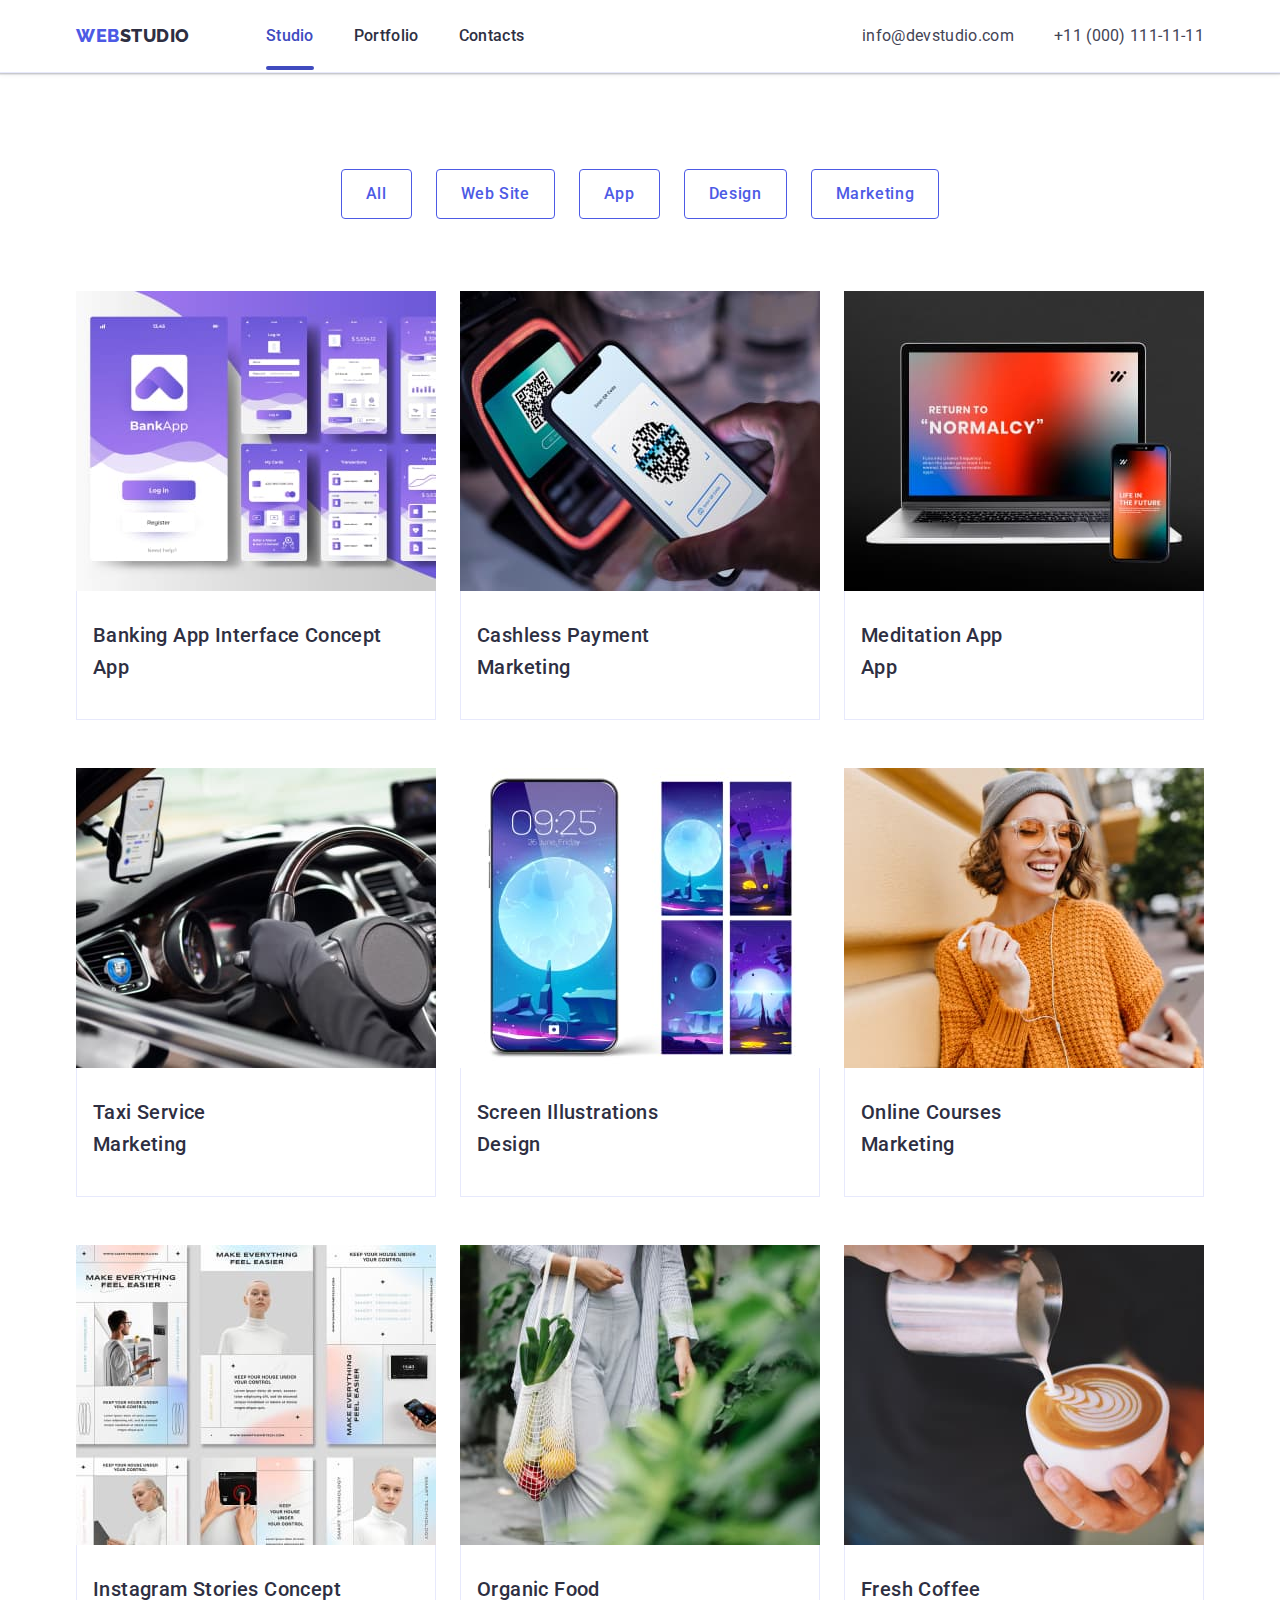
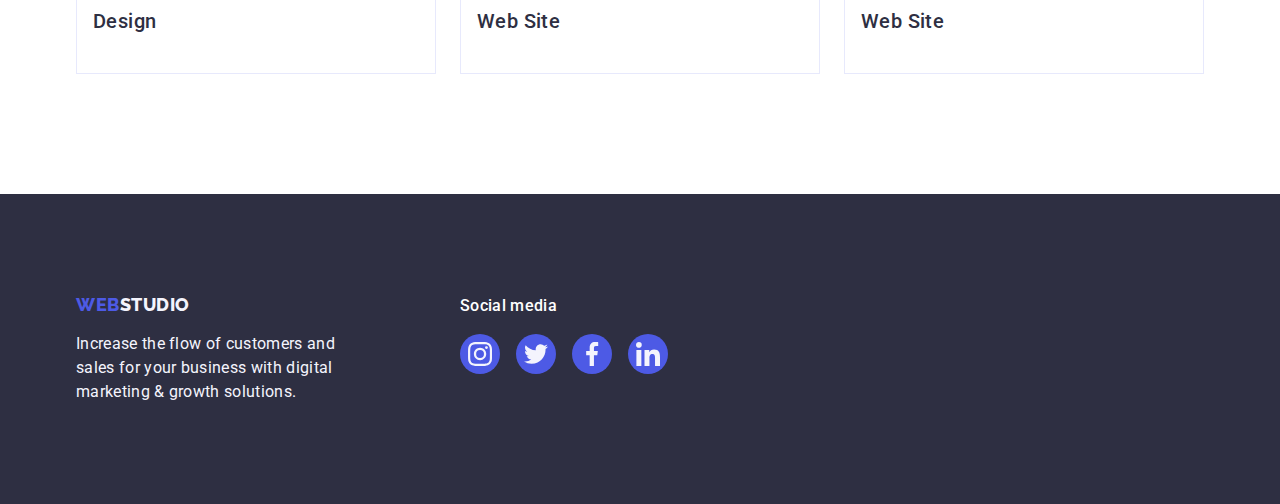
==== commit ed3288a3: "fixing mistakes overall update" ====
--- a/portfolio.html
+++ b/portfolio.html
@@ -21,7 +21,7 @@
     <header class="header">
       <div class="container">
         <nav class="header-navigation">
-          <a class="webstudio-header logo" href="./index.html" target="_self">
+          <a class="webstudio-header logo link" href="./index.html" target="_self">
             Web<span class="studio">Studio</span>
           </a>
           <ul class="header-list list">
--- a/css/styles.css
+++ b/css/styles.css
@@ -40,7 +40,6 @@
   letter-spacing: 0.03em;
   align-items: center;
   text-transform: uppercase;
-  text-decoration: none;
 }
 .studio {
   font-family: "Raleway", sans-serif;
@@ -67,8 +66,9 @@
 .header {
   border-bottom: 1px solid #e7e9fc;
 }
-.header-container {
-  display: flex;
+.header .container {
+  display: flex;
+  justify-content: space-between;
 }
 .container {
   width: 1158px;
@@ -110,8 +110,6 @@
 .nav-list.link:hover,
 .nav-list.link:focus {
   color: var(--button-color);
-  text-decoration-line: underline;
-  text-decoration-color: var(--button-color);
 }
 .nav-list.link.is-active {
   color: #404bbf;
@@ -133,7 +131,6 @@
   font-size: 16px;
   line-height: 1.5;
   color: var(--text-color);
-  text-decoration: none;
 }
 .adress-contact.link {
   color: var(--transition);
@@ -356,7 +353,6 @@
   width: 40px;
   height: 40px;
 }
-
 .team-social-link {
   cursor: pointer;
   display: flex;
@@ -368,7 +364,6 @@
   background-color: #4d5ae5;
   transition: background-color var(--transition);
 }
-
 .team-social-link:hover,
 .team-social-link:focus {
   background-color: #404bbf;
@@ -382,11 +377,6 @@
 .team {
   padding: 120px 0;
 }
-.team-container.container {
-  width: 1158px;
-  margin: 0 auto;
-  padding: 0 15px;
-}
 .team-title {
   margin-bottom: 72px;
 }
@@ -414,7 +404,7 @@
   padding-bottom: 120px;
 }
 
-.customers-container {
+.customers .container {
   width: 1128px;
   margin-left: auto;
   margin-right: auto;
@@ -450,7 +440,8 @@
   justify-content: center;
   align-items: center;
   color: #8e8f99;
-  transition: color var(--transition); border-color: var(--transition);
+  transition: color var(--transition);
+  border-color: var(--transition);
 }
 .customers-link:hover {
   border-color: #404bbf;
@@ -474,7 +465,7 @@
 .footer {
   background: var(--basic-color);
 }
-.footer-container {
+.footer .container {
   display: flex;
   align-items: baseline;
   width: 1158px;
@@ -538,7 +529,6 @@
   justify-content: center;
   transition: background-color var(--transition);
 }
-
 .footer-social-link:hover {
   background-color: #31d0aa;
 }
@@ -570,12 +560,6 @@
   text-transform: uppercase;
   color: #4d5ae5;
   display: inline-block;
-}
-.webstudio-footer {
-  display: inline-block;
-}
-.footer-container.container {
-  display: block;
 }
 /* Portfolio */
 /* Hidden Title */
@@ -653,7 +637,10 @@
   background: #f4f4fd;
   color: #4d5ae5;
   cursor: pointer;
-  transition: color var(--transition); background-color: var(--transition); border-color: var(--transition); box-shadow: var(--transition);
+  transition: color var(--transition);
+  background-color: var(--transition);
+  border-color: var(--transition);
+  box-shadow: var(--transition);
 }
 .filter-button:hover,
 .filter-button:focus {
@@ -701,7 +688,6 @@
 .project-link:focus {
   box-shadow: 0px 1px 6px rgba(46, 47, 66, 0.08),
     0px 1px 1px rgba(46, 47, 66, 0.16), 0px 2px 1px rgba(46, 47, 66, 0.08);
-
 }
 .active-text {
   position: absolute;
@@ -715,8 +701,8 @@
   font-size: 16px;
   line-height: 1.5;
   letter-spacing: 0.02em;
-  background-color: #4D5AE5;
-  color: #F4F4FD;
+  background-color: #4d5ae5;
+  color: #f4f4fd;
   transition: transform var(--transition);
 }
 .project-description {
@@ -757,9 +743,9 @@
   transition: transform var(--transition);
 }
 .is-hidden {
-opacity: 0;
-visibility: hidden;
-pointer-events: none;
+  opacity: 0;
+  visibility: hidden;
+  pointer-events: none;
 }
 .modal-close-button {
   position: absolute;
@@ -782,11 +768,11 @@
 }
 .modal-close-button:hover,
 .modal-close-button:focus {
-    background-color: #404bbf; 
-    border: none;
+  background-color: #404bbf;
+  border: none;
 }
 
 .modal-close-button:hover .close-icon,
 .modal-close-button:focus .close-icon {
-    fill: #ffffff;
-}+  fill: #ffffff;
+}
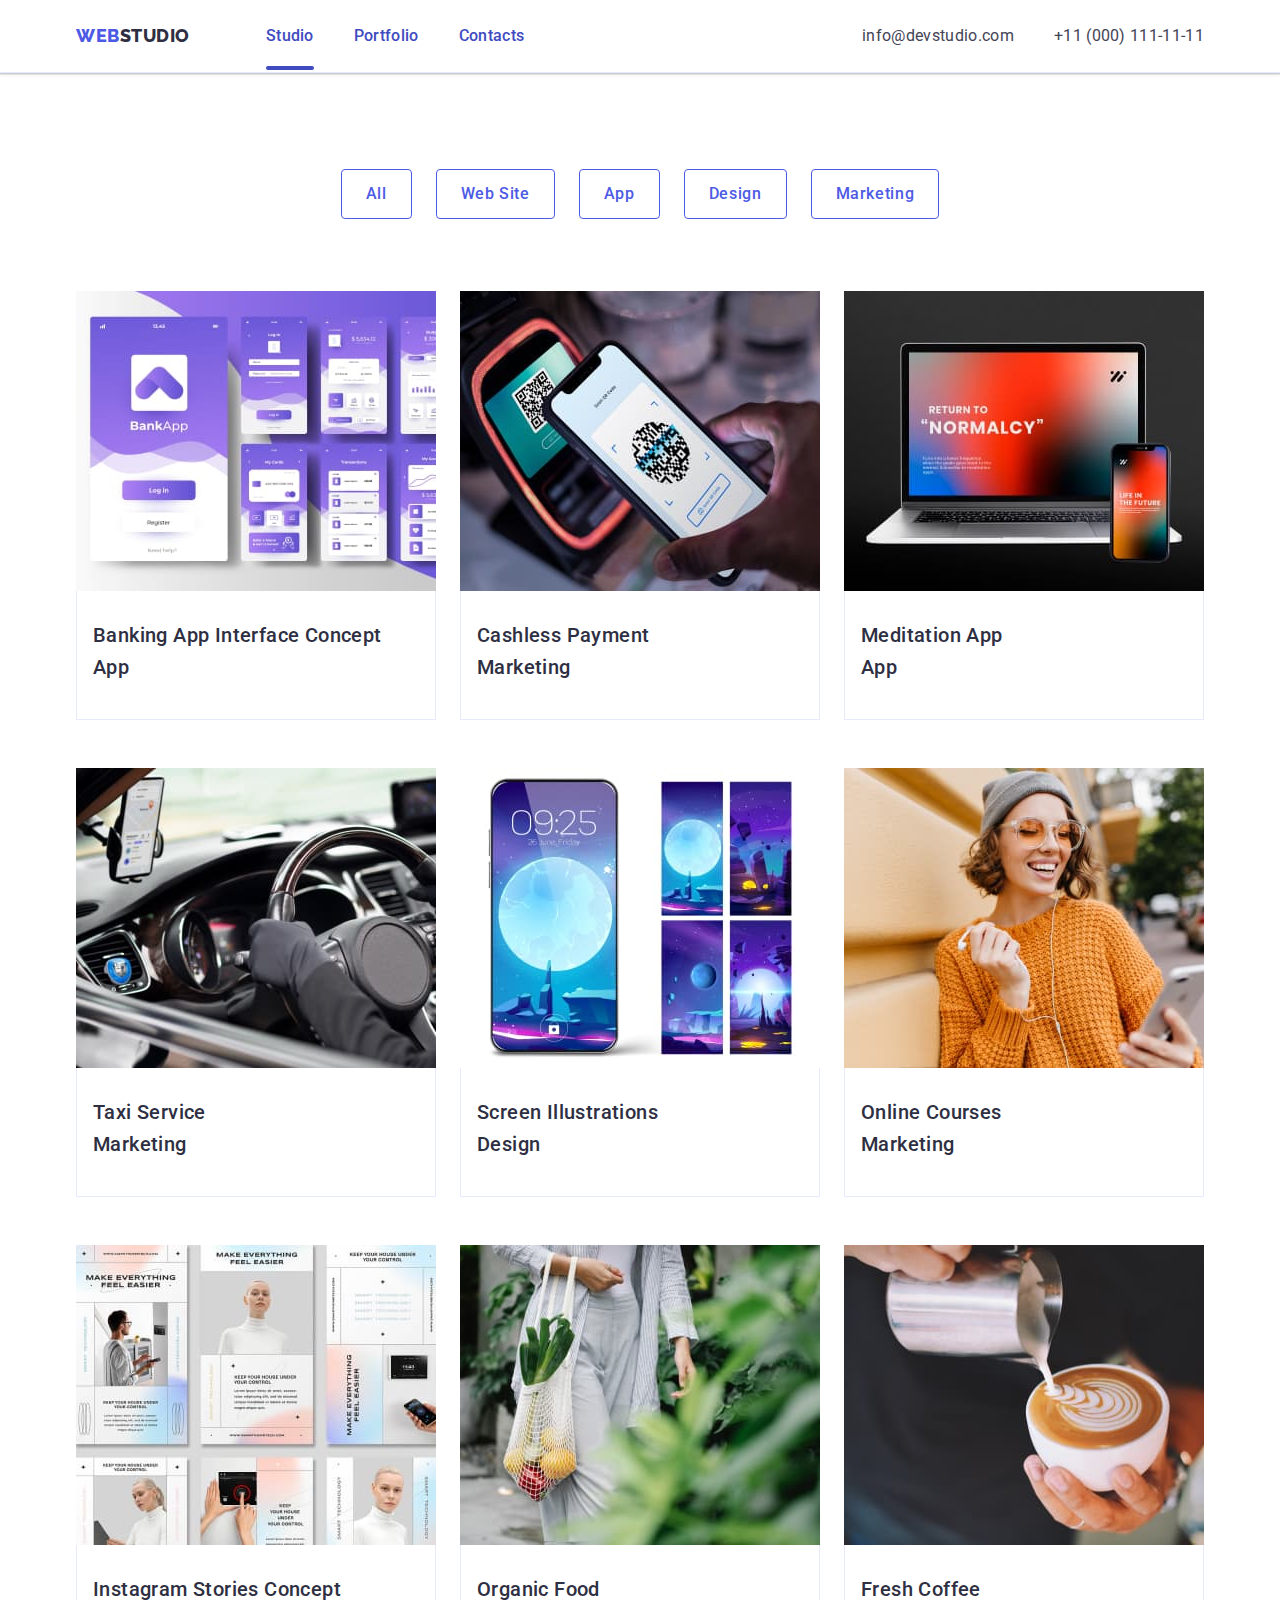
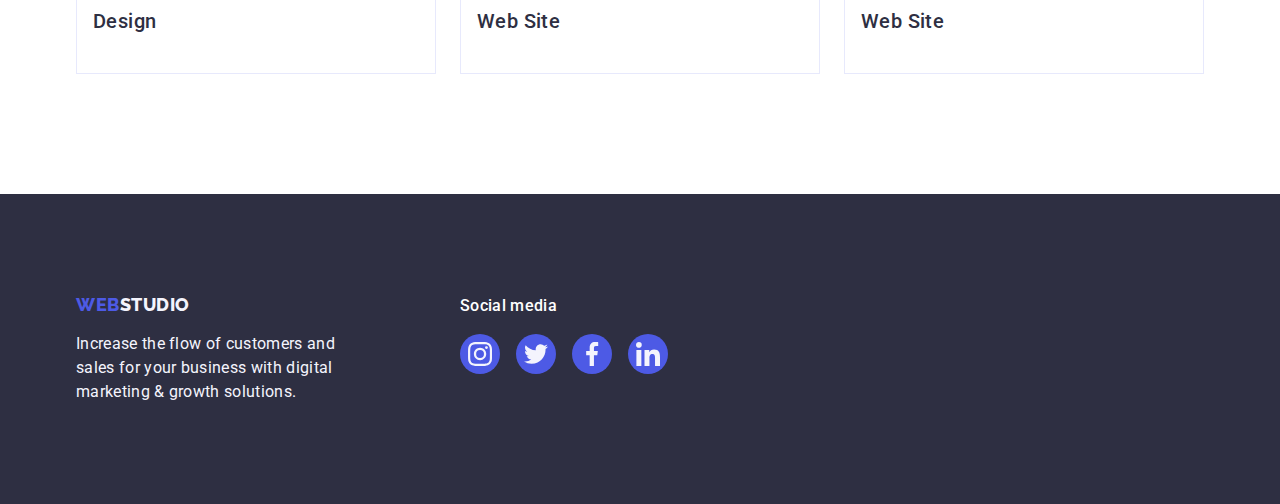
==== commit 2b8a5e45: "correcting mistakes 16" ====
--- a/portfolio.html
+++ b/portfolio.html
@@ -34,7 +34,7 @@
               >
             </li>
             <li class="header-item">
-              <a class="nav-list link" href="./portfolio.html" target="_self"
+              <a class="nav-list link is-avtive" href="./portfolio.html" target="_self"
                 >Portfolio</a
               >
             </li>
--- a/css/styles.css
+++ b/css/styles.css
@@ -97,7 +97,7 @@
 .address-item {
   padding: 24px 0;
 }
-.adress-contact.linl {
+.adress-contact.link {
   transition: color var(--transition);
 }
 /* Header Navigation */
@@ -105,7 +105,8 @@
   font-weight: 500;
   font-size: 16px;
   line-height: 1.5;
-  color: var(--basic-color);
+  color: #404bbf;
+  transition: color var(--transition);
 }
 .nav-list.link:hover,
 .nav-list.link:focus {
@@ -131,10 +132,9 @@
   font-size: 16px;
   line-height: 1.5;
   color: var(--text-color);
-}
-.adress-contact.link {
-  color: var(--transition);
-}
+  transition: color var(--transition);
+}
+
 .address-contact.link:hover,
 .address-contact.link:focus {
   color: var(--button-color);
@@ -722,8 +722,8 @@
   position: fixed;
   top: 0;
   left: 0;
-  width: 100vw;
-  height: 100vh;
+  width: 100%;
+  height: 100%;
   z-index: 2;
   background-color: rgba(46, 47, 66, 0.4);
   opacity: 1;
@@ -763,7 +763,7 @@
   border-radius: 50%;
   transition: background-color var(--transition), border var(--transition);
 }
-.icon-close {
+.close-icon {
   transition: fill var(--transition);
 }
 .modal-close-button:hover,
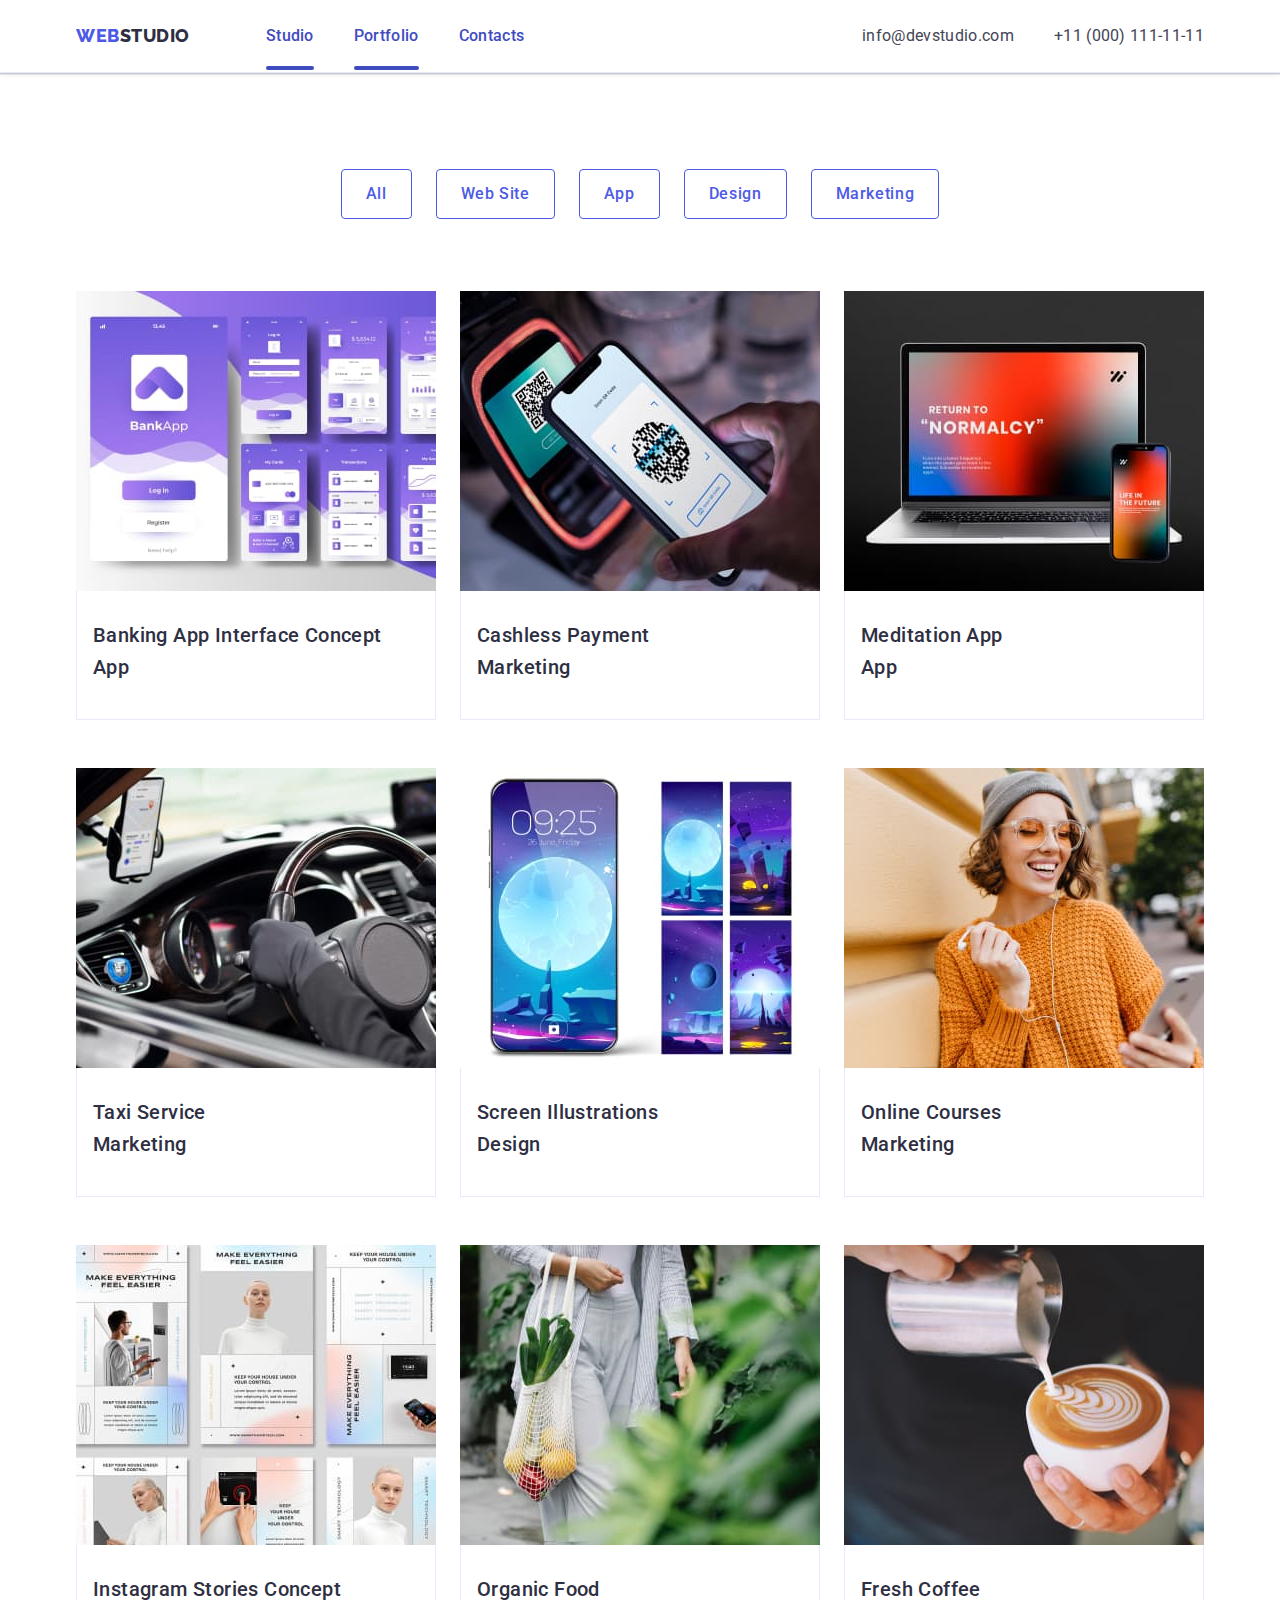
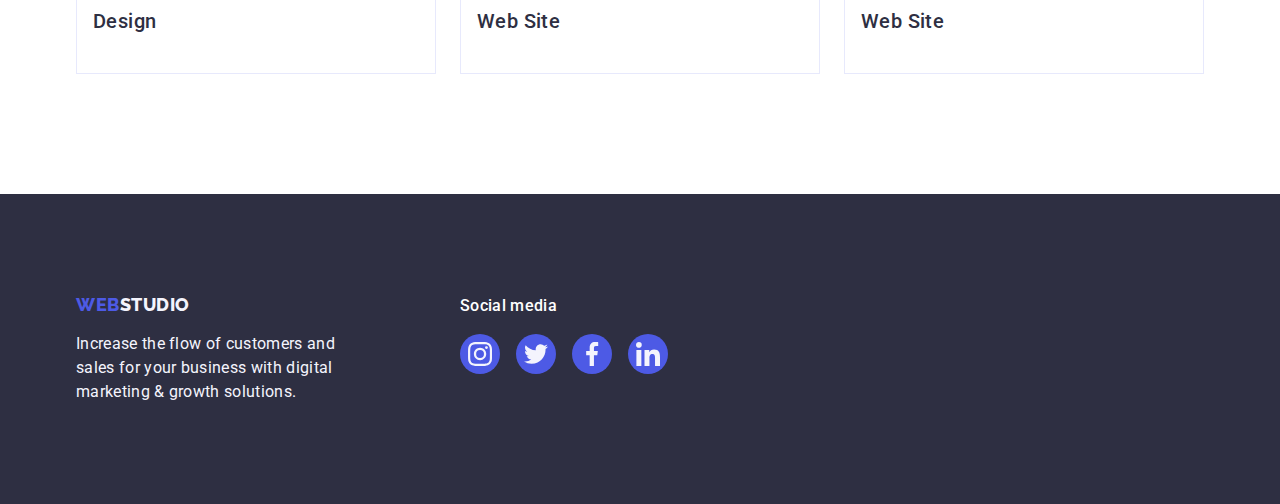
==== commit a3f094c9: "updates 20" ====
--- a/portfolio.html
+++ b/portfolio.html
@@ -34,7 +34,7 @@
               >
             </li>
             <li class="header-item">
-              <a class="nav-list link is-avtive" href="./portfolio.html" target="_self"
+              <a class="nav-list link is-active" href="./portfolio.html" target="_self"
                 >Portfolio</a
               >
             </li>
@@ -306,7 +306,7 @@
       <div class="modal">
         <button data-modal-close class="modal-close-button" type="button">
           <svg class="close-icon" width="8" height="8">
-            <use href="./images/icons.svg#icon-close"></use>
+            <use href="./images/icons.svg#close-icon"></use>
           </svg>
         </button>
       </div>
--- a/css/styles.css
+++ b/css/styles.css
@@ -435,7 +435,6 @@
   height: 100%;
   border: 1px solid #8e8f99;
   border-radius: 4px;
-  display: block;
   display: flex;
   justify-content: center;
   align-items: center;
@@ -703,7 +702,12 @@
   letter-spacing: 0.02em;
   background-color: #4d5ae5;
   color: #f4f4fd;
-  transition: transform var(--transition);
+}
+.project-link:hover .active-text {
+  transform: translateY(0%);
+}
+.project-link:focus .active-text {
+  transform: translateY(0%);
 }
 .project-description {
   margin-bottom: 8px;
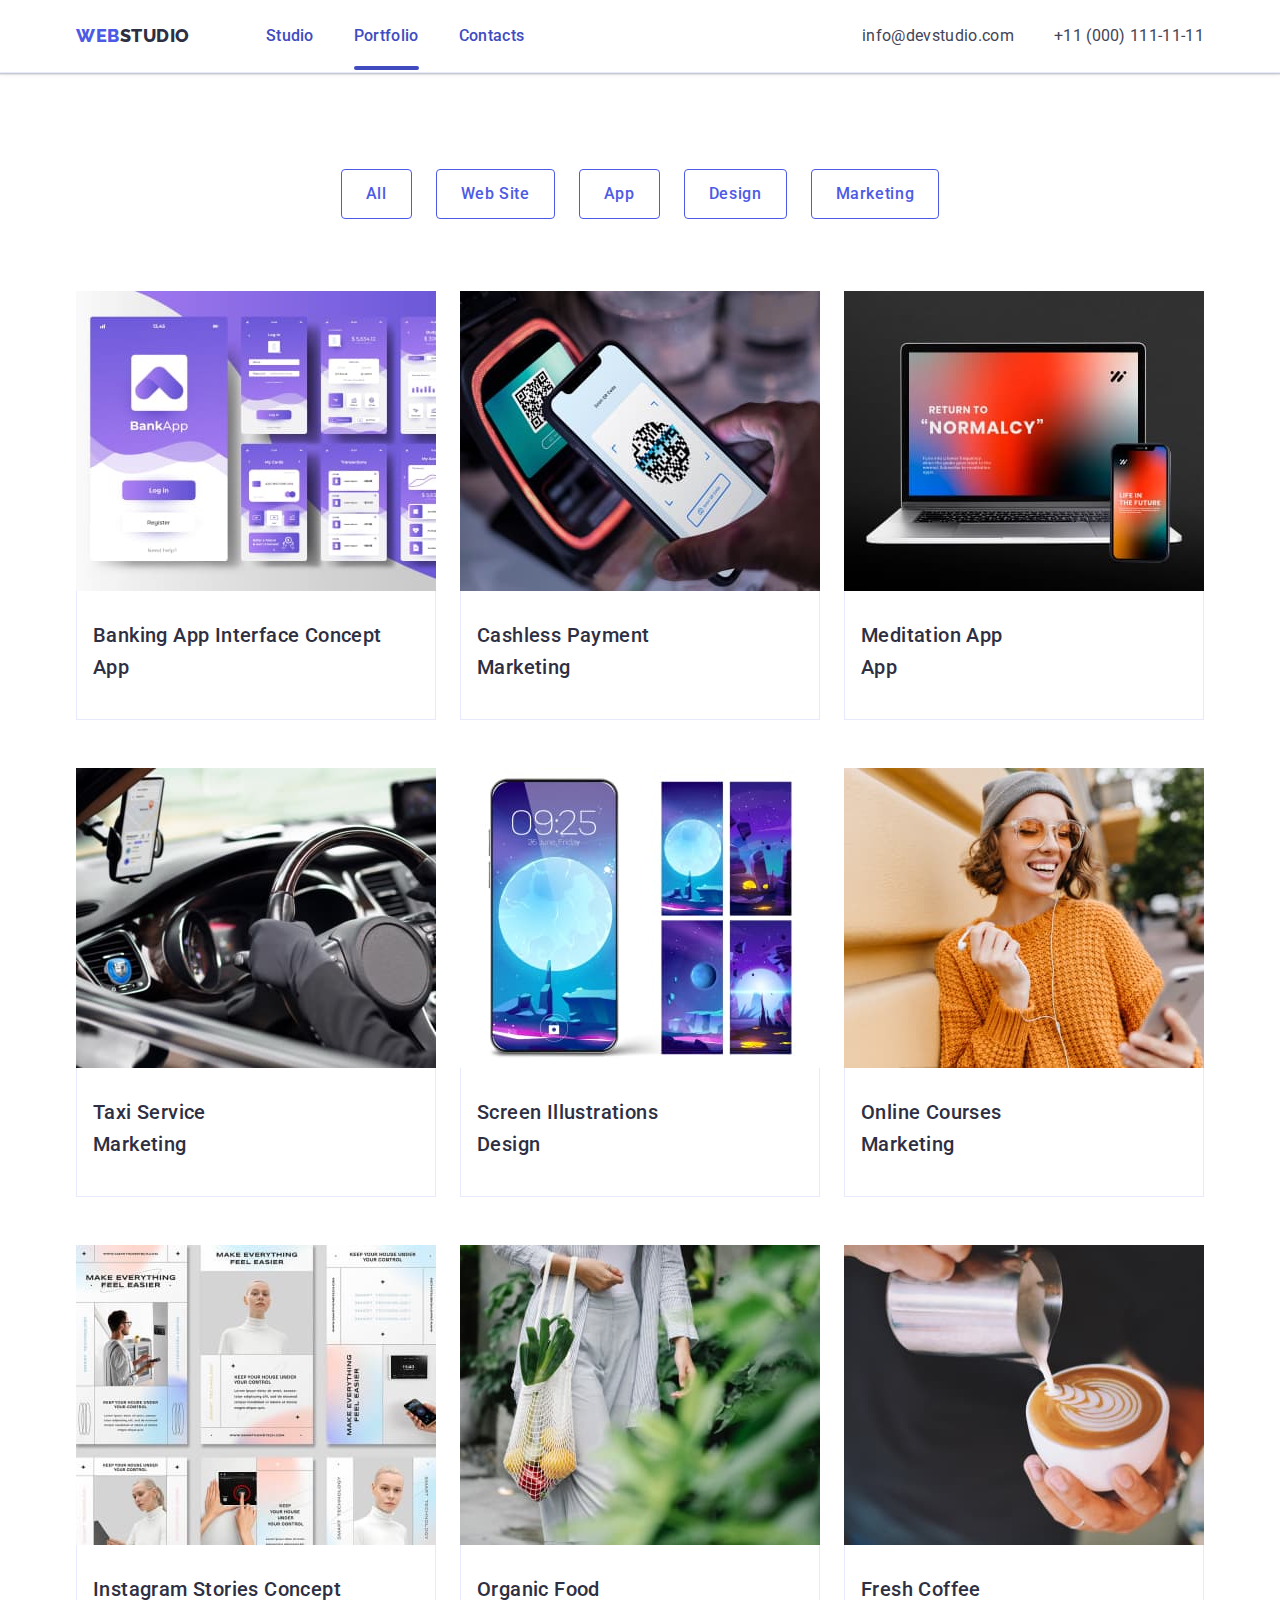
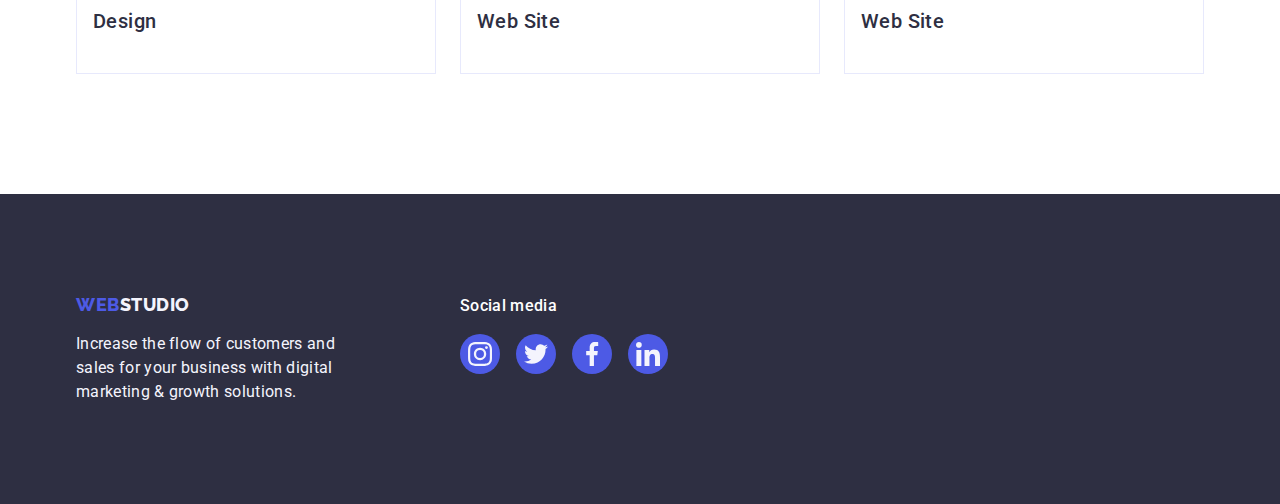
==== commit 919bfb2f: "correcting mistake is active portfolio" ====
--- a/portfolio.html
+++ b/portfolio.html
@@ -27,7 +27,7 @@
           <ul class="header-list list">
             <li class="header-item">
               <a
-                class="nav-list link is-active"
+                class="nav-list link"
                 href="./index.html"
                 target="_self"
                 >Studio</a
